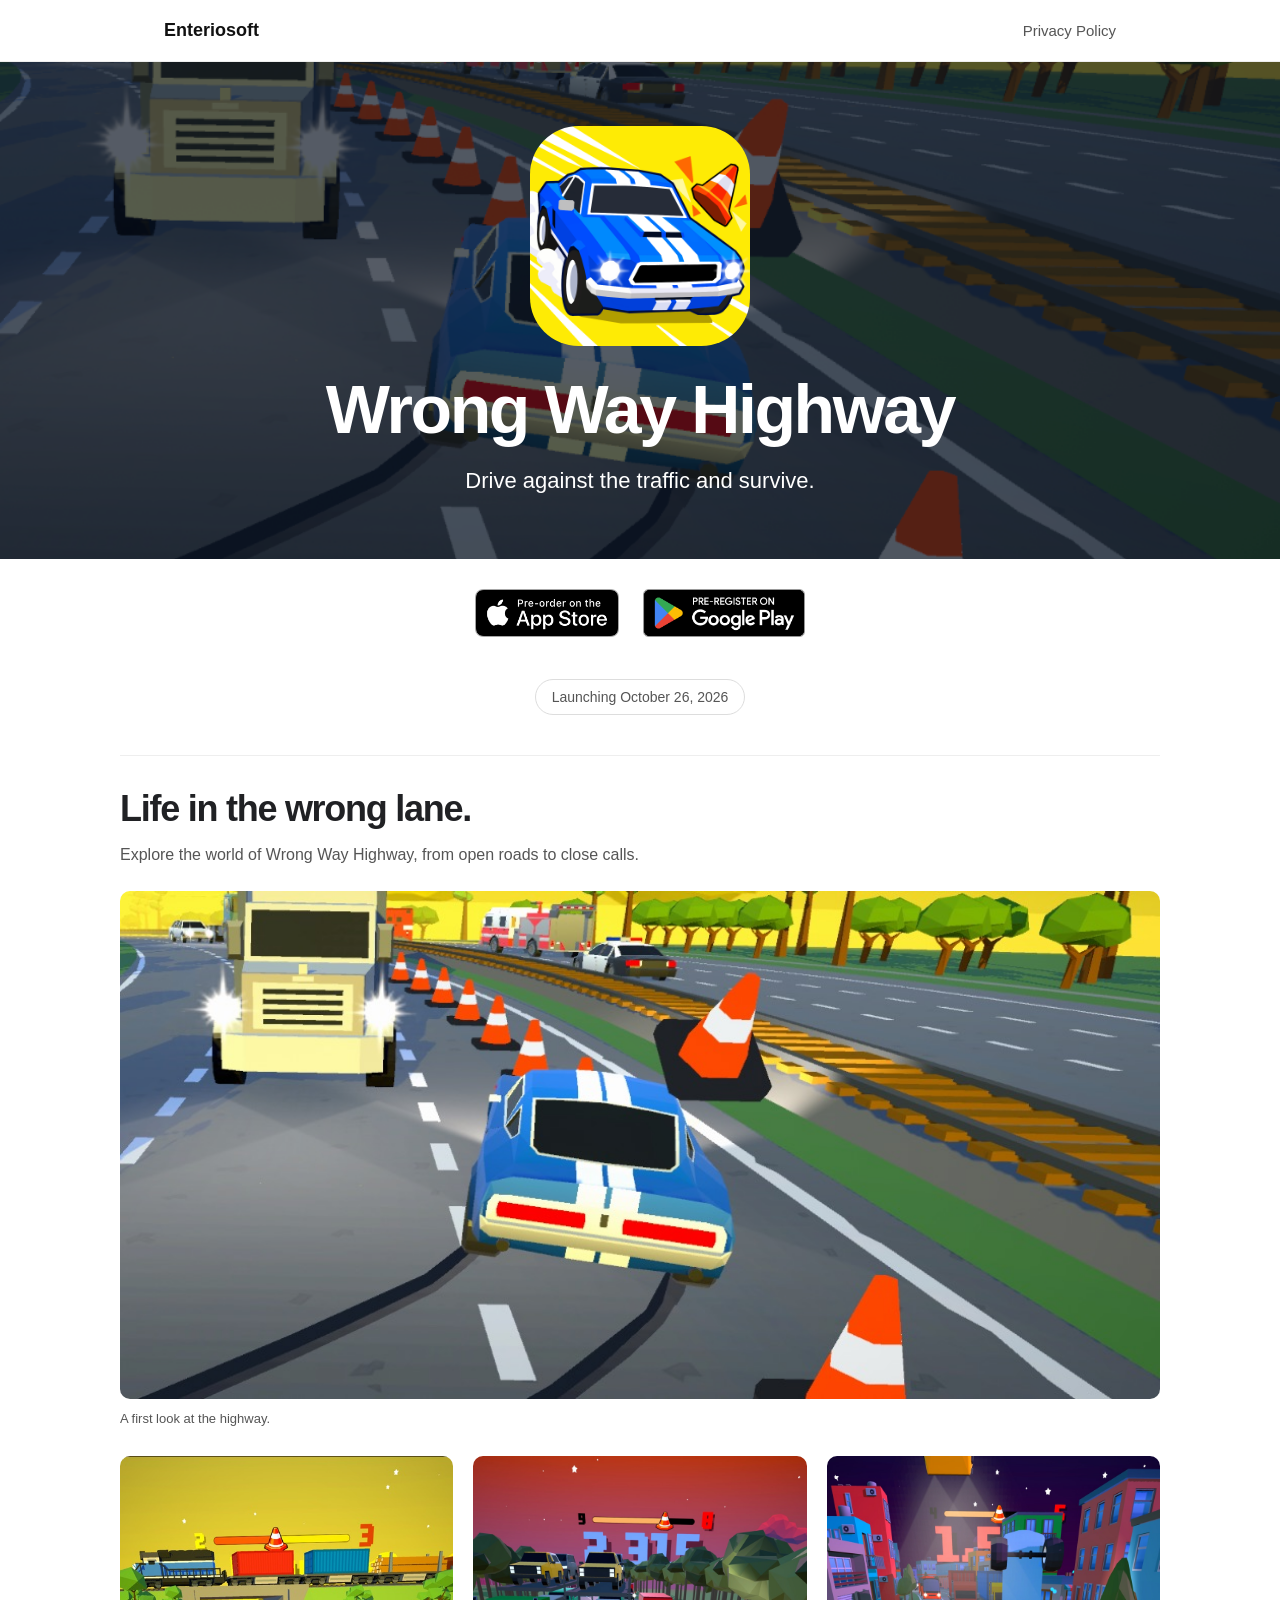
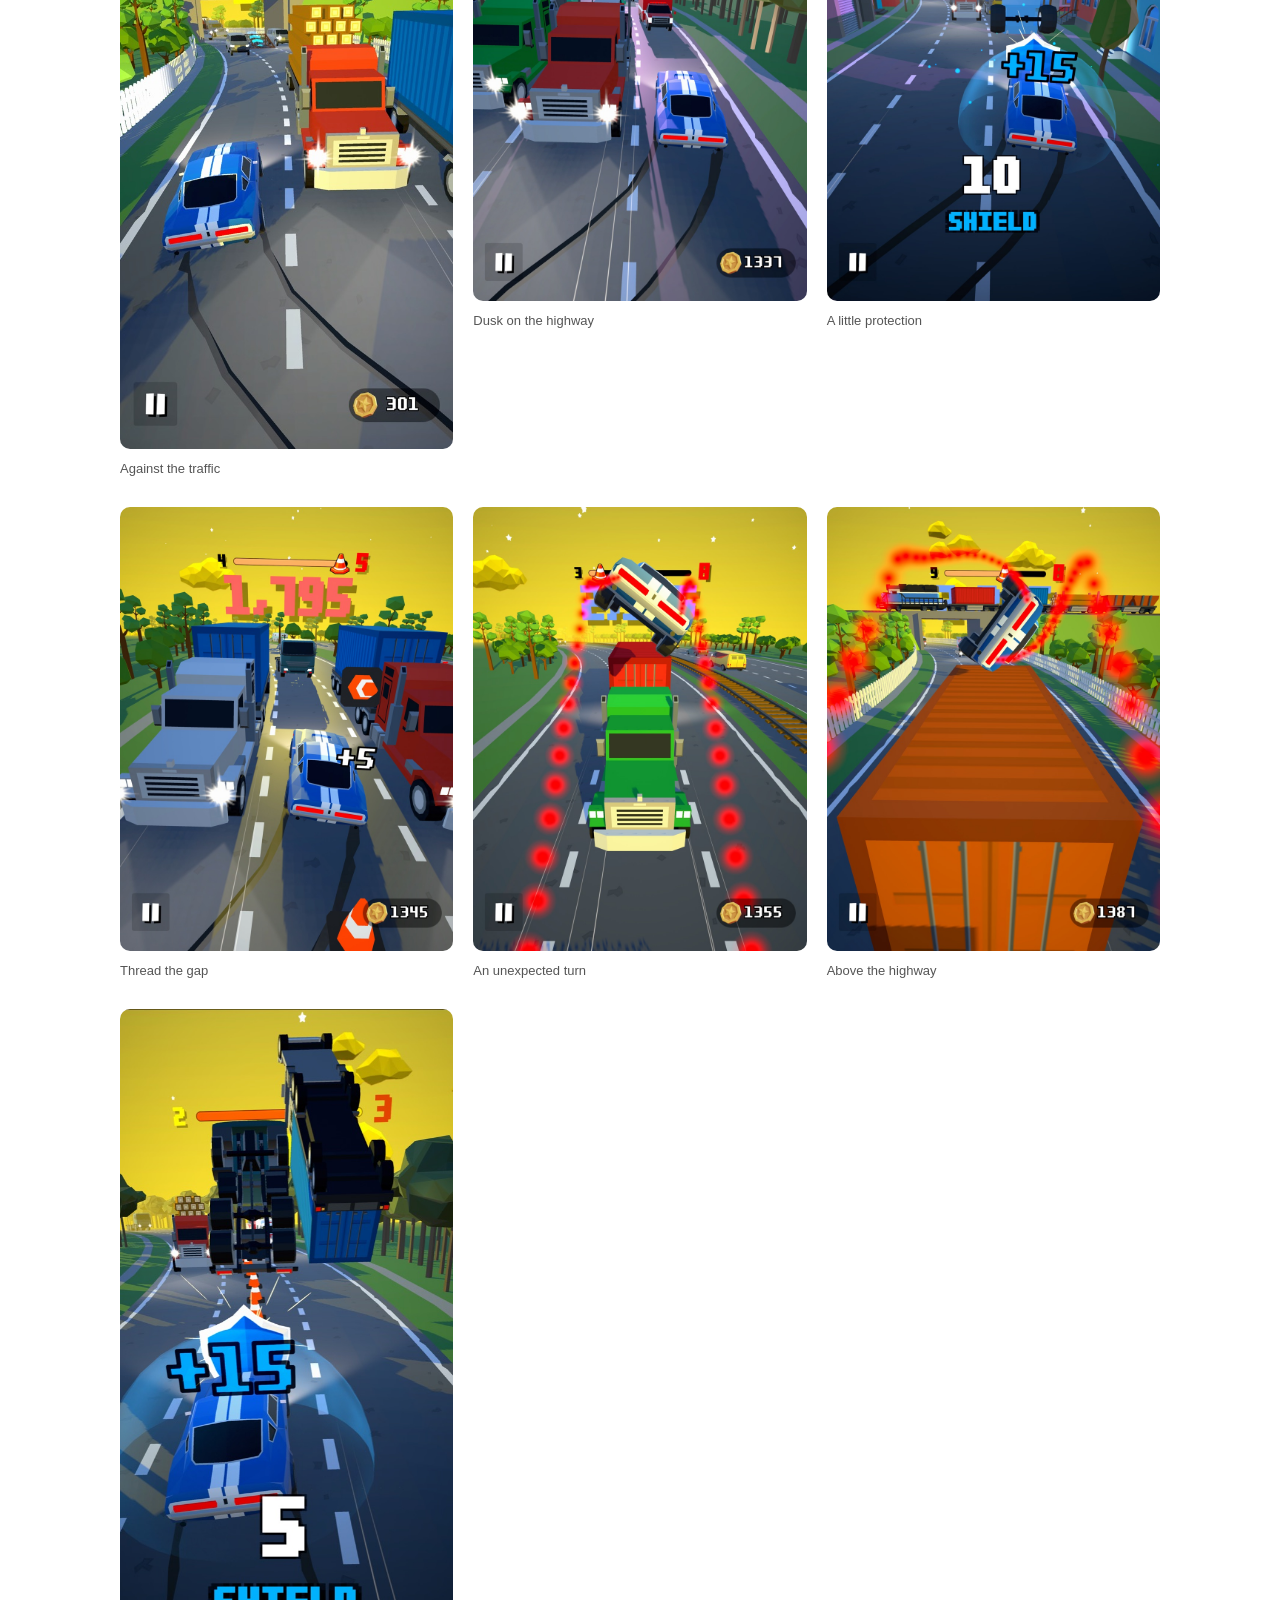
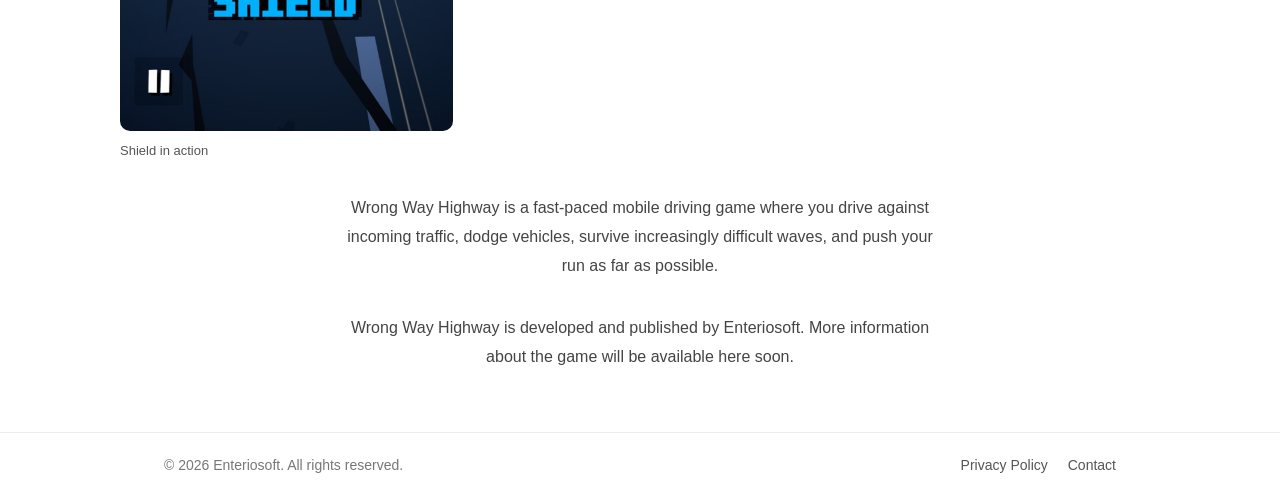
==== index.html @ a8b156c9 "Made some changes" ====
<!DOCTYPE html>
<html lang="en">
<head>
    <meta charset="UTF-8">

    <meta
        name="viewport"
        content="width=device-width, initial-scale=1.0"
    >

    <meta
        name="description"
        content="Wrong Way Highway - A fast-paced mobile driving game by Enteriosoft."
    >

    <title>Wrong Way Highway</title>

    <style>
        * {
            box-sizing: border-box;
        }

        html {
            -webkit-text-size-adjust: 100%;
        }

        body {
            margin: 0;
            min-height: 100vh;

            font-family:
                -apple-system,
                BlinkMacSystemFont,
                "Segoe UI",
                Roboto,
                Helvetica,
                Arial,
                sans-serif;

            background: #ffffff;
            color: #202124;
        }

        .page {
            min-height: 100vh;
            display: flex;
            flex-direction: column;
        }

        header {
            width: 100%;
            border-bottom: 1px solid #eeeeee;
        }

        .header-inner {
            width: 100%;
            max-width: 1000px;
            margin: 0 auto;
            padding: 20px 24px;

            display: flex;
            align-items: center;
            justify-content: space-between;
            gap: 20px;
        }

        .brand {
            font-size: 18px;
            font-weight: 700;
            color: #111111;
            text-decoration: none;
        }

        nav a {
            color: #555555;
            text-decoration: none;
            font-size: 15px;
        }

        nav a:hover {
            text-decoration: underline;
        }

        main {
            flex: 1;

            display: flex;
            align-items: center;
            justify-content: center;

            width: 100%;
            padding: 0 0 60px;
        }

        .hero {
            width: 100%;
            max-width: none;
            text-align: center;
        }

        .game-icon {
            display: block;
            width: clamp(140px, 28vw, 220px);
            max-width: 100%;
            height: auto;
            margin: 0 auto 28px;
            border-radius: 22%;
        }

        h1 {
            margin: 0 0 18px;

            font-size: clamp(38px, 8vw, 68px);
            line-height: 1.05;
            letter-spacing: -0.035em;

            color: #111111;
        }

        .tagline {
            max-width: 600px;
            margin: 0 auto;

            font-size: clamp(18px, 3vw, 22px);
            line-height: 1.6;

            color: #666666;
        }

        .status {
            display: inline-block;

            margin-top: 30px;
            padding: 9px 16px;

            border: 1px solid #dddddd;
            border-radius: 999px;

            font-size: 14px;
            color: #555555;
        }

        .store-badges {
            display: flex;
            flex-wrap: wrap;
            align-items: center;
            justify-content: center;
            gap: 24px;
            margin: 18px auto 0;
            padding: 12px;
            width: calc(100% - 16px);
        }

        .store-badges a {
            display: block;
            flex: 0 0 auto;
        }

        .store-badges a:focus-visible {
            outline: 3px solid #1557b0;
            outline-offset: 6px;
        }

        .store-badges img {
            display: block;
            width: auto;
            height: 48px;
        }

        .home-gallery {
            width: calc(100% - 40px);
            max-width: 1040px;
            margin: 40px auto 0;
            padding-top: 32px;
            border-top: 1px solid #eeeeee;
            text-align: left;
        }

        .home-gallery h2 {
            margin: 0 0 12px;
            font-size: clamp(26px, 4vw, 36px);
            letter-spacing: -0.035em;
        }

        .gallery-intro {
            margin: 0 0 24px;
            color: #555555;
            line-height: 1.6;
        }

        .home-gallery figure {
            margin: 0;
            min-width: 0;
        }

        .home-gallery img {
            display: block;
            width: 100%;
            height: auto;
            border-radius: 10px;
            background: #eeeeee;
        }

        .home-gallery figcaption {
            margin-top: 10px;
            font-size: 13px;
            line-height: 1.5;
            color: #555555;
        }

        .screenshot-grid {
            display: grid;
            grid-template-columns: repeat(3, minmax(0, 1fr));
            align-items: start;
            gap: 28px 20px;
            margin-top: 28px;
        }

        @media (max-width: 700px) {
            .screenshot-grid {
                grid-template-columns: repeat(2, minmax(0, 1fr));
                gap: 24px 14px;
            }
        }

        @media (max-width: 360px) {
            .screenshot-grid {
                grid-template-columns: 1fr;
            }
        }

        .hero-banner {
            position: relative;
            isolation: isolate;
            overflow: hidden;
            padding: 64px 24px 60px;
            background: #152035 url("images/featured graphics.png") center / cover;
            color: #ffffff;
        }

        .hero-background {
            position: absolute;
            inset: 0;
            z-index: -2;
            pointer-events: none;
        }

        .hero-background video {
            display: block;
            width: 100%;
            height: 100%;
            object-fit: cover;
            opacity: 0;
            pointer-events: none;
        }

        .hero-background video.is-playing {
            opacity: 1;
        }

        .hero-banner::after {
            content: "";
            position: absolute;
            inset: 0;
            z-index: -1;
            background: rgba(7, 15, 30, 0.68);
        }

        .hero-banner h1 {
            color: #ffffff;
            max-width: 900px;
            margin-inline: auto;
        }

        .hero-banner .tagline {
            color: #ffffff;
        }

        @media (prefers-reduced-motion: reduce) {
            .hero-background {
                display: none;
            }
        }

        .description {
            width: calc(100% - 40px);
            max-width: 600px;
            margin: 34px auto 0;

            font-size: 16px;
            line-height: 1.8;
            color: #444444;
        }

        footer {
            width: 100%;
            border-top: 1px solid #eeeeee;
        }

        .footer-inner {
            width: 100%;
            max-width: 1000px;
            margin: 0 auto;
            padding: 24px;

            display: flex;
            justify-content: space-between;
            align-items: center;
            gap: 20px;

            font-size: 14px;
            color: #777777;
        }

        .footer-links {
            display: flex;
            gap: 20px;
        }

        .footer-links a {
            color: #555555;
            text-decoration: none;
        }

        .footer-links a:hover {
            text-decoration: underline;
        }

        @media (max-width: 600px) {

            .header-inner {
                padding: 18px 20px;
            }

            main {
                padding: 0 0 50px;
            }

            .hero-banner {
                padding: 40px 20px;
            }

            .footer-inner {
                padding: 22px 20px;
                flex-direction: column;
                text-align: center;
            }

            .footer-links {
                flex-direction: column;
                gap: 10px;
            }
        }
    </style>
</head>

<body>

<div class="page">

    <header>
        <div class="header-inner">

            <a href="/" class="brand">
                Enteriosoft
            </a>

            <nav>
                <a href="privacy-policy.html">
                    Privacy Policy
                </a>
            </nav>

        </div>
    </header>


    <main>

        <section class="hero">

            <div class="hero-banner">
                <div class="hero-background" aria-hidden="true" inert>
                    <video
                        id="gameplay-player"
                        data-src="video/bgvideo.MP4"
                        autoplay
                        muted
                        loop
                        playsinline
                        preload="none"
                        disablepictureinpicture
                        disableremoteplayback
                        tabindex="-1"
                    ></video>
                </div>
            <img
                class="game-icon"
                src="images/gameicon.png"
                alt="Wrong Way Highway game icon featuring a blue car and traffic cone"
                width="1024"
                height="1024"
                fetchpriority="high"
            >

            <h1>Wrong Way Highway</h1>

            <p class="tagline">
                Drive against the traffic and survive.
            </p>

            </div>

            <!-- Example destinations: replace with live product-page URLs before publishing. -->
            <nav class="store-badges" aria-label="Pre-order and pre-registration">
                <a href="https://example.com/app-store-preorder" aria-label="Pre-order on the App Store (example link)">
                    <img src="badges/appstorepreord.png" width="270" height="90" alt="Pre-order on the App Store">
                </a>
                <a href="https://example.com/google-play-preregistration" aria-label="Pre-register on Google Play (example link)">
                    <img src="badges/googleplayprereg.png" width="270" height="80" alt="Pre-register on Google Play">
                </a>
            </nav>

            <div class="status">
                Launching <time datetime="2026-10-26">October 26, 2026</time>
            </div>

            <section class="home-gallery" aria-labelledby="gallery-title">
                <h2 id="gallery-title">Life in the wrong lane.</h2>
                <p class="gallery-intro">Explore the world of Wrong Way Highway, from open roads to close calls.</p>
                <figure>
                    <img src="images/web/featured-graphics.jpg" width="1024" height="500" loading="lazy" decoding="async" alt="Wrong Way Highway promotional artwork showing a blue car dodging a truck and traffic cones">
                    <figcaption>A first look at the highway.</figcaption>
                </figure>
                <div class="screenshot-grid">
                    <figure>
                        <img src="screenshots/web/2.jpg" width="540" height="960" loading="lazy" decoding="async" alt="Blue sports car swerving beside an oncoming red truck beneath a freight train bridge">
                        <figcaption>Against the traffic</figcaption>
                    </figure>
                    <figure>
                        <img src="screenshots/web/10d.jpg" width="900" height="1200" loading="lazy" decoding="async" alt="Blue car passing trucks and a vehicle transporter under a pink dusk sky">
                        <figcaption>Dusk on the highway</figcaption>
                    </figure>
                    <figure>
                        <img src="screenshots/web/9b.jpg" width="900" height="1200" loading="lazy" decoding="async" alt="Shielded blue car beneath a flipping vehicle on a city street">
                        <figcaption>A little protection</figcaption>
                    </figure>
                    <figure>
                        <img src="screenshots/web/4h.jpg" width="900" height="1200" loading="lazy" decoding="async" alt="Blue car threading a gap between oncoming container trucks">
                        <figcaption>Thread the gap</figcaption>
                    </figure>
                    <figure>
                        <img src="screenshots/web/2i.jpg" width="900" height="1200" loading="lazy" decoding="async" alt="Car tumbling above a green truck with glowing red trails">
                        <figcaption>An unexpected turn</figcaption>
                    </figure>
                    <figure>
                        <img src="screenshots/web/5l.jpg" width="900" height="1200" loading="lazy" decoding="async" alt="Car suspended above an orange freight container near a railway bridge">
                        <figcaption>Above the highway</figcaption>
                    </figure>
                    <figure>
                        <img src="screenshots/web/3n.jpg" width="555" height="1200" loading="lazy" decoding="async" alt="Shielded blue car approaching two trucks flipping into the air">
                        <figcaption>Shield in action</figcaption>
                    </figure>
                </div>
            </section>

            <p class="description">
                Wrong Way Highway is a fast-paced mobile driving game
                where you drive against incoming traffic, dodge vehicles,
                survive increasingly difficult waves, and push your run
                as far as possible.
            </p>

            <p class="description">
                Wrong Way Highway is developed and published by Enteriosoft.
                More information about the game will be available here soon.
            </p>

        </section>

    </main>


    <footer>

        <div class="footer-inner">

            <span>
                © 2026 Enteriosoft. All rights reserved.
            </span>

            <div class="footer-links">

                <a href="privacy-policy.html">
                    Privacy Policy
                </a>

                <a href="mailto:anuraganand.enteriosoft@gmail.com">
                    Contact
                </a>

            </div>

        </div>

    </footer>

</div>

<script>
    const backgroundPlayer = document.getElementById('gameplay-player');
    const motionPreference = window.matchMedia('(prefers-reduced-motion: reduce)');

    function updateBackgroundPlayback() {
        if (motionPreference.matches) {
            backgroundPlayer.pause();
            backgroundPlayer.classList.remove('is-playing');
            backgroundPlayer.removeAttribute('src');
            backgroundPlayer.load();
        } else {
            backgroundPlayer.src = backgroundPlayer.dataset.src;
            backgroundPlayer.muted = true;
            // Keep the still background if the browser prevents autoplay.
            backgroundPlayer.play().catch(() => {
                backgroundPlayer.classList.remove('is-playing');
            });
        }
    }

    backgroundPlayer.addEventListener('playing', () => {
        backgroundPlayer.classList.add('is-playing');
    });
    backgroundPlayer.addEventListener('error', () => {
        backgroundPlayer.classList.remove('is-playing');
    });

    updateBackgroundPlayback();
    motionPreference.addEventListener('change', updateBackgroundPlayback);
</script>

</body>
</html>
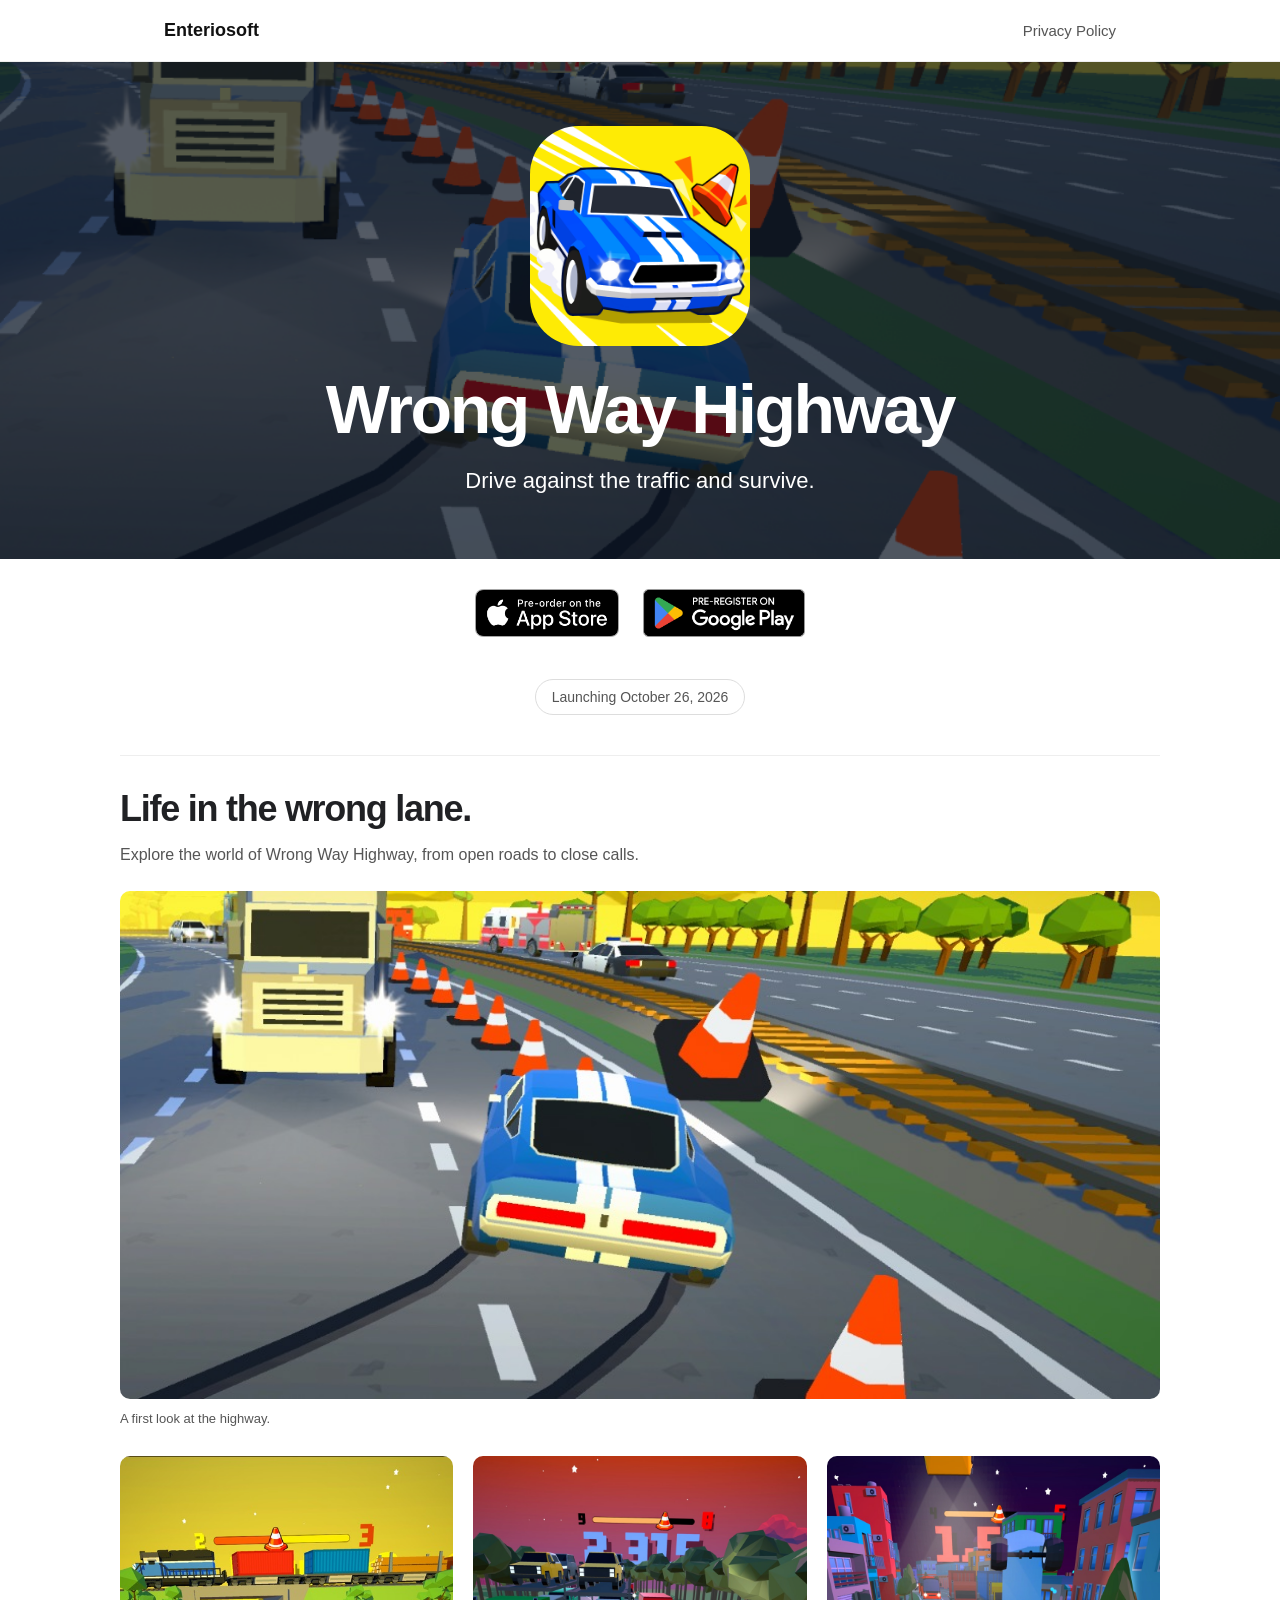
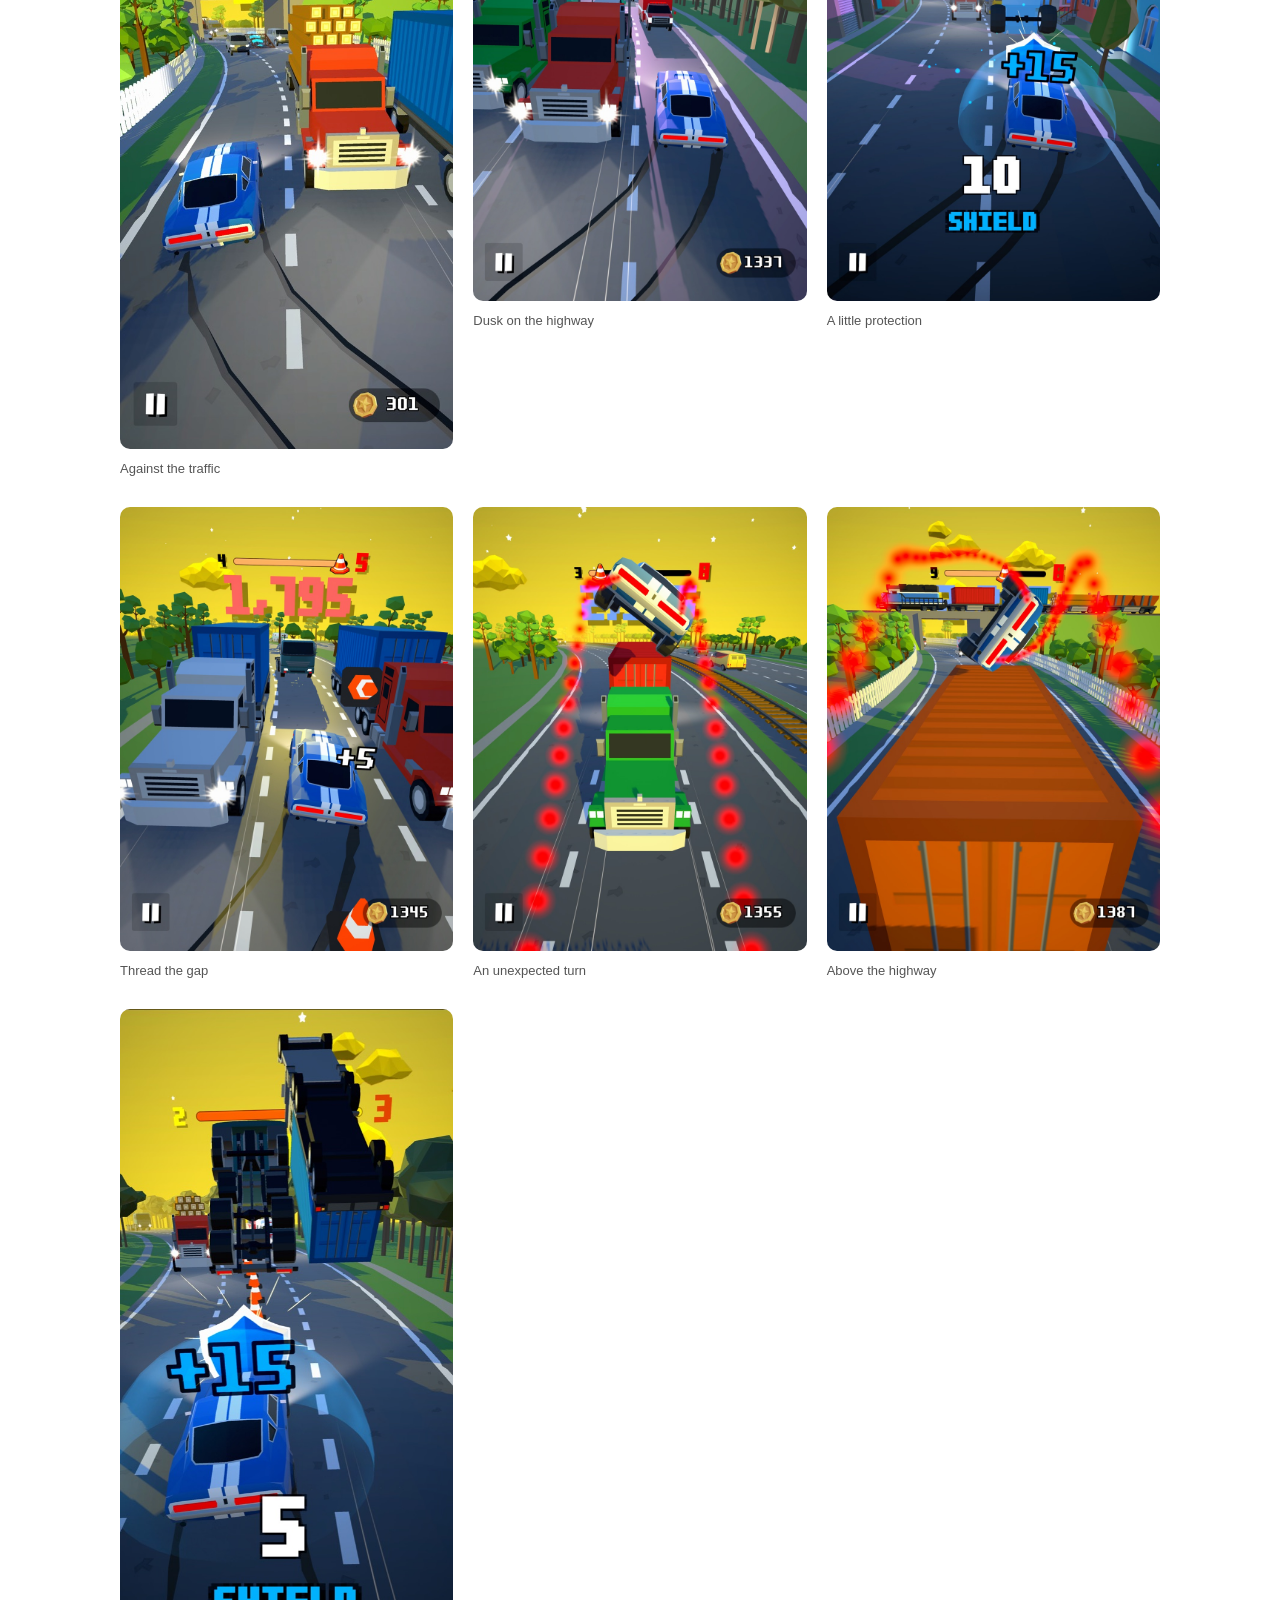
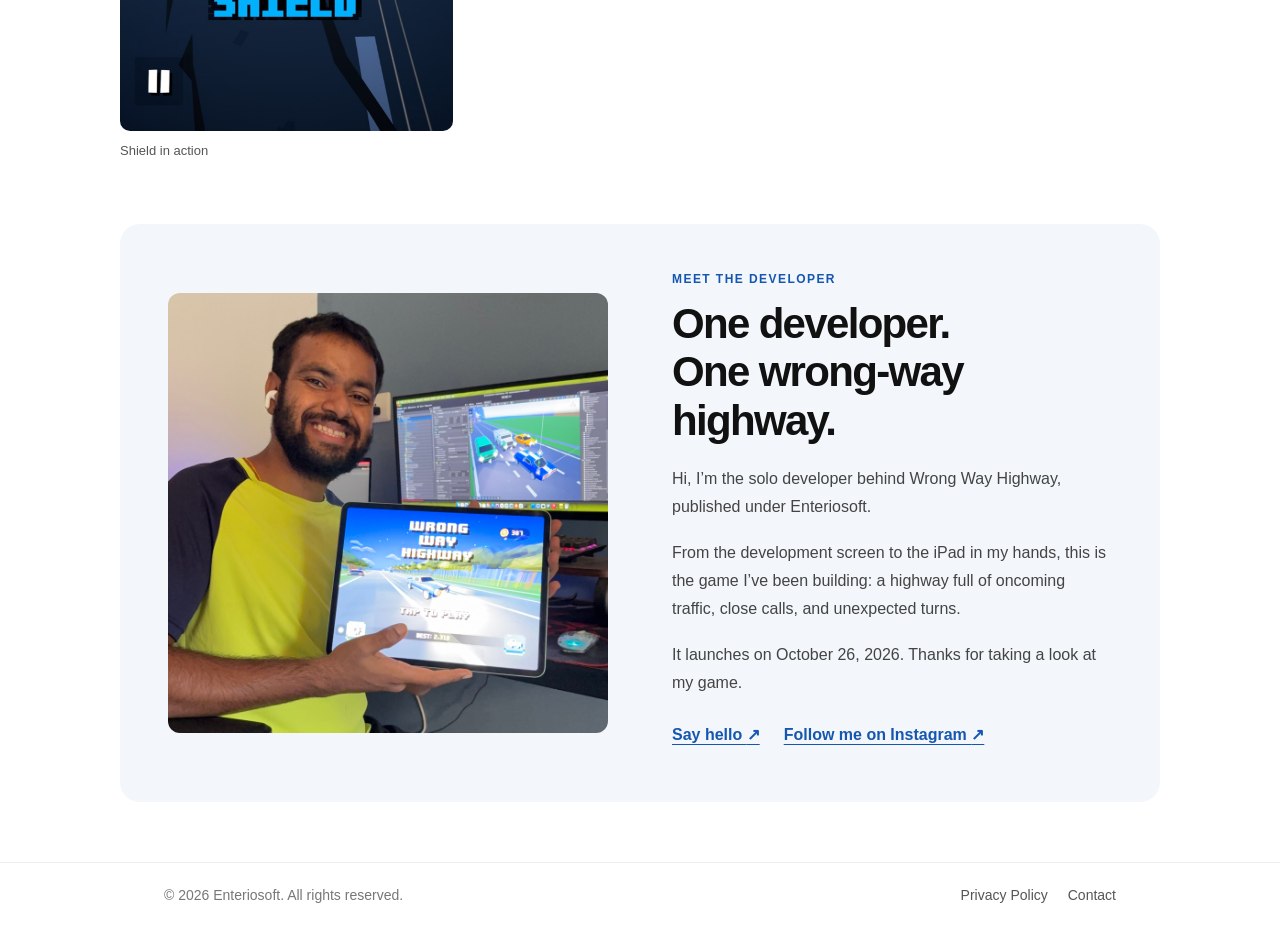
==== commit d128f15a: "added developer info" ====
--- a/index.html
+++ b/index.html
@@ -226,6 +226,191 @@
         @media (max-width: 360px) {
             .screenshot-grid {
                 grid-template-columns: 1fr;
+            }
+        }
+
+        .shot-link {
+            display: block;
+            cursor: zoom-in;
+            border-radius: 10px;
+        }
+
+        .shot-link:focus-visible,
+        .lightbox button:focus-visible {
+            outline: 3px solid #2373d9;
+            outline-offset: 5px;
+        }
+
+        body.viewer-open {
+            overflow: hidden;
+        }
+
+        .lightbox {
+            width: min(1100px, calc(100% - 24px));
+            max-width: none;
+            height: calc(100dvh - 24px);
+            max-height: none;
+            padding: 18px;
+            border: 0;
+            border-radius: 12px;
+            background: #11151c;
+            color: #ffffff;
+        }
+
+        .lightbox[open] {
+            display: flex;
+            flex-direction: column;
+        }
+
+        .lightbox::backdrop {
+            background: rgba(0, 0, 0, 0.85);
+        }
+
+        .lightbox-toolbar {
+            display: flex;
+            align-items: center;
+            justify-content: space-between;
+            gap: 16px;
+        }
+
+        .lightbox-toolbar p {
+            margin: 0;
+            font-size: 14px;
+        }
+
+        .lightbox button {
+            min-width: 44px;
+            min-height: 44px;
+            padding: 8px 12px;
+            border: 1px solid #596575;
+            border-radius: 6px;
+            background: #252b35;
+            color: #ffffff;
+            font: inherit;
+            cursor: pointer;
+        }
+
+        .lightbox-stage {
+            display: flex;
+            align-items: center;
+            justify-content: center;
+            flex: 1;
+            min-height: 0;
+            gap: 12px;
+            padding-block: 18px;
+        }
+
+        .lightbox-stage img {
+            width: auto;
+            height: auto;
+            max-width: calc(100% - 112px);
+            max-height: 100%;
+            object-fit: contain;
+        }
+
+        .lightbox-hint {
+            margin: 0;
+            text-align: center;
+            font-size: 12px;
+            color: #c2c7d0;
+        }
+
+        @media (max-width: 600px) {
+            .lightbox-stage {
+                position: relative;
+                padding-bottom: 62px;
+            }
+
+            .lightbox-stage img {
+                max-width: 100%;
+            }
+
+            .lightbox-stage button {
+                position: absolute;
+                bottom: 6px;
+            }
+
+            .lightbox-stage .previous {
+                left: calc(50% - 54px);
+            }
+
+            .lightbox-stage .next {
+                right: calc(50% - 54px);
+            }
+        }
+
+        .developer-section {
+            display: grid;
+            grid-template-columns: minmax(0, 1fr) minmax(0, 1fr);
+            align-items: center;
+            gap: clamp(28px, 5vw, 64px);
+            width: calc(100% - 40px);
+            max-width: 1040px;
+            margin: 64px auto 0;
+            padding: clamp(24px, 4vw, 48px);
+            border-radius: 20px;
+            background: #f3f6fa;
+            text-align: left;
+        }
+
+        .developer-photo {
+            margin: 0;
+        }
+
+        .developer-photo img {
+            display: block;
+            width: 100%;
+            height: auto;
+            border-radius: 12px;
+        }
+
+        .developer-label {
+            margin: 0 0 14px;
+            color: #1557b0;
+            font-size: 12px;
+            font-weight: 700;
+            letter-spacing: 0.12em;
+            text-transform: uppercase;
+        }
+
+        .developer-copy h2 {
+            margin: 0 0 20px;
+            font-size: clamp(28px, 3.5vw, 42px);
+            line-height: 1.15;
+            letter-spacing: -0.04em;
+            color: #111111;
+        }
+
+        .developer-copy p:not(.developer-label) {
+            color: #444444;
+            font-size: 16px;
+            line-height: 1.75;
+            margin: 0 0 18px;
+        }
+
+        .developer-links {
+            display: flex;
+            flex-wrap: wrap;
+            gap: 8px 24px;
+        }
+
+        .developer-copy a {
+            display: inline-block;
+            padding-block: 10px;
+            color: #1557b0;
+            font-weight: 650;
+            text-underline-offset: 4px;
+        }
+
+        .developer-copy a:focus-visible {
+            outline: 3px solid #1557b0;
+            outline-offset: 4px;
+        }
+
+        @media (max-width: 700px) {
+            .developer-section {
+                grid-template-columns: 1fr;
+                margin-top: 44px;
             }
         }
 
@@ -429,52 +614,57 @@
                 <h2 id="gallery-title">Life in the wrong lane.</h2>
                 <p class="gallery-intro">Explore the world of Wrong Way Highway, from open roads to close calls.</p>
                 <figure>
-                    <img src="images/web/featured-graphics.jpg" width="1024" height="500" loading="lazy" decoding="async" alt="Wrong Way Highway promotional artwork showing a blue car dodging a truck and traffic cones">
-                    <figcaption>A first look at the highway.</figcaption>
+                    <a class="shot-link" href="images/web/featured-graphics.jpg" data-caption="A first look at the highway." aria-label="Enlarge image: A first look at the highway."><img src="images/web/featured-graphics.jpg" width="1024" height="500" loading="lazy" decoding="async" alt="Wrong Way Highway promotional artwork showing a blue car dodging a truck and traffic cones"></a>
+                        <figcaption>A first look at the highway.</figcaption>
                 </figure>
                 <div class="screenshot-grid">
                     <figure>
-                        <img src="screenshots/web/2.jpg" width="540" height="960" loading="lazy" decoding="async" alt="Blue sports car swerving beside an oncoming red truck beneath a freight train bridge">
+                        <a class="shot-link" href="screenshots/web/2.jpg" data-caption="Against the traffic" aria-label="Enlarge image: Against the traffic"><img src="screenshots/web/2.jpg" width="540" height="960" loading="lazy" decoding="async" alt="Blue sports car swerving beside an oncoming red truck beneath a freight train bridge"></a>
                         <figcaption>Against the traffic</figcaption>
                     </figure>
                     <figure>
-                        <img src="screenshots/web/10d.jpg" width="900" height="1200" loading="lazy" decoding="async" alt="Blue car passing trucks and a vehicle transporter under a pink dusk sky">
+                        <a class="shot-link" href="screenshots/web/10d.jpg" data-caption="Dusk on the highway" aria-label="Enlarge image: Dusk on the highway"><img src="screenshots/web/10d.jpg" width="900" height="1200" loading="lazy" decoding="async" alt="Blue car passing trucks and a vehicle transporter under a pink dusk sky"></a>
                         <figcaption>Dusk on the highway</figcaption>
                     </figure>
                     <figure>
-                        <img src="screenshots/web/9b.jpg" width="900" height="1200" loading="lazy" decoding="async" alt="Shielded blue car beneath a flipping vehicle on a city street">
+                        <a class="shot-link" href="screenshots/web/9b.jpg" data-caption="A little protection" aria-label="Enlarge image: A little protection"><img src="screenshots/web/9b.jpg" width="900" height="1200" loading="lazy" decoding="async" alt="Shielded blue car beneath a flipping vehicle on a city street"></a>
                         <figcaption>A little protection</figcaption>
                     </figure>
                     <figure>
-                        <img src="screenshots/web/4h.jpg" width="900" height="1200" loading="lazy" decoding="async" alt="Blue car threading a gap between oncoming container trucks">
+                        <a class="shot-link" href="screenshots/web/4h.jpg" data-caption="Thread the gap" aria-label="Enlarge image: Thread the gap"><img src="screenshots/web/4h.jpg" width="900" height="1200" loading="lazy" decoding="async" alt="Blue car threading a gap between oncoming container trucks"></a>
                         <figcaption>Thread the gap</figcaption>
                     </figure>
                     <figure>
-                        <img src="screenshots/web/2i.jpg" width="900" height="1200" loading="lazy" decoding="async" alt="Car tumbling above a green truck with glowing red trails">
+                        <a class="shot-link" href="screenshots/web/2i.jpg" data-caption="An unexpected turn" aria-label="Enlarge image: An unexpected turn"><img src="screenshots/web/2i.jpg" width="900" height="1200" loading="lazy" decoding="async" alt="Car tumbling above a green truck with glowing red trails"></a>
                         <figcaption>An unexpected turn</figcaption>
                     </figure>
                     <figure>
-                        <img src="screenshots/web/5l.jpg" width="900" height="1200" loading="lazy" decoding="async" alt="Car suspended above an orange freight container near a railway bridge">
+                        <a class="shot-link" href="screenshots/web/5l.jpg" data-caption="Above the highway" aria-label="Enlarge image: Above the highway"><img src="screenshots/web/5l.jpg" width="900" height="1200" loading="lazy" decoding="async" alt="Car suspended above an orange freight container near a railway bridge"></a>
                         <figcaption>Above the highway</figcaption>
                     </figure>
                     <figure>
-                        <img src="screenshots/web/3n.jpg" width="555" height="1200" loading="lazy" decoding="async" alt="Shielded blue car approaching two trucks flipping into the air">
+                        <a class="shot-link" href="screenshots/web/3n.jpg" data-caption="Shield in action" aria-label="Enlarge image: Shield in action"><img src="screenshots/web/3n.jpg" width="555" height="1200" loading="lazy" decoding="async" alt="Shielded blue car approaching two trucks flipping into the air"></a>
                         <figcaption>Shield in action</figcaption>
                     </figure>
                 </div>
             </section>
 
-            <p class="description">
-                Wrong Way Highway is a fast-paced mobile driving game
-                where you drive against incoming traffic, dodge vehicles,
-                survive increasingly difficult waves, and push your run
-                as far as possible.
-            </p>
-
-            <p class="description">
-                Wrong Way Highway is developed and published by Enteriosoft.
-                More information about the game will be available here soon.
-            </p>
+            <section class="developer-section" aria-labelledby="developer-title">
+                <figure class="developer-photo">
+                    <img src="about/me-web.jpg" width="960" height="960" loading="lazy" decoding="async" alt="The developer of Wrong Way Highway holding an iPad running the game, beside a computer displaying its development">
+                </figure>
+                <div class="developer-copy">
+                    <p class="developer-label">Meet the developer</p>
+                    <h2 id="developer-title">One developer.<br>One wrong-way highway.</h2>
+                    <p>Hi, I’m the solo developer behind Wrong Way Highway, published under Enteriosoft.</p>
+                    <p>From the development screen to the iPad in my hands, this is the game I’ve been building: a highway full of oncoming traffic, close calls, and unexpected turns.</p>
+                    <p>It launches on <time datetime="2026-10-26">October 26, 2026</time>. Thanks for taking a look at my game.</p>
+                    <div class="developer-links">
+                        <a href="mailto:anuraganand.enteriosoft@gmail.com">Say hello <span aria-hidden="true">↗</span></a>
+                        <a href="https://www.instagram.com/anuraganand321/" target="_blank" rel="noopener noreferrer" aria-label="Follow me on Instagram (opens in a new tab)">Follow me on Instagram <span aria-hidden="true">↗</span></a>
+                    </div>
+                </div>
+            </section>
 
         </section>
 
@@ -506,6 +696,20 @@
     </footer>
 
 </div>
+
+<dialog class="lightbox" aria-label="Game image viewer">
+    <div class="lightbox-toolbar">
+        <p id="lightbox-caption" aria-live="polite"></p>
+        <button class="close" type="button" aria-label="Close image viewer" autofocus>Close ×</button>
+    </div>
+    <div class="lightbox-stage">
+        <button class="previous" type="button" aria-label="Previous image">←</button>
+        <img id="lightbox-image" alt="">
+        <button class="next" type="button" aria-label="Next image">→</button>
+    </div>
+    <p class="lightbox-hint">Use arrow keys to browse · Escape to close</p>
+</dialog>
+<script src="script.js" defer></script>
 
 <script>
     const backgroundPlayer = document.getElementById('gameplay-player');
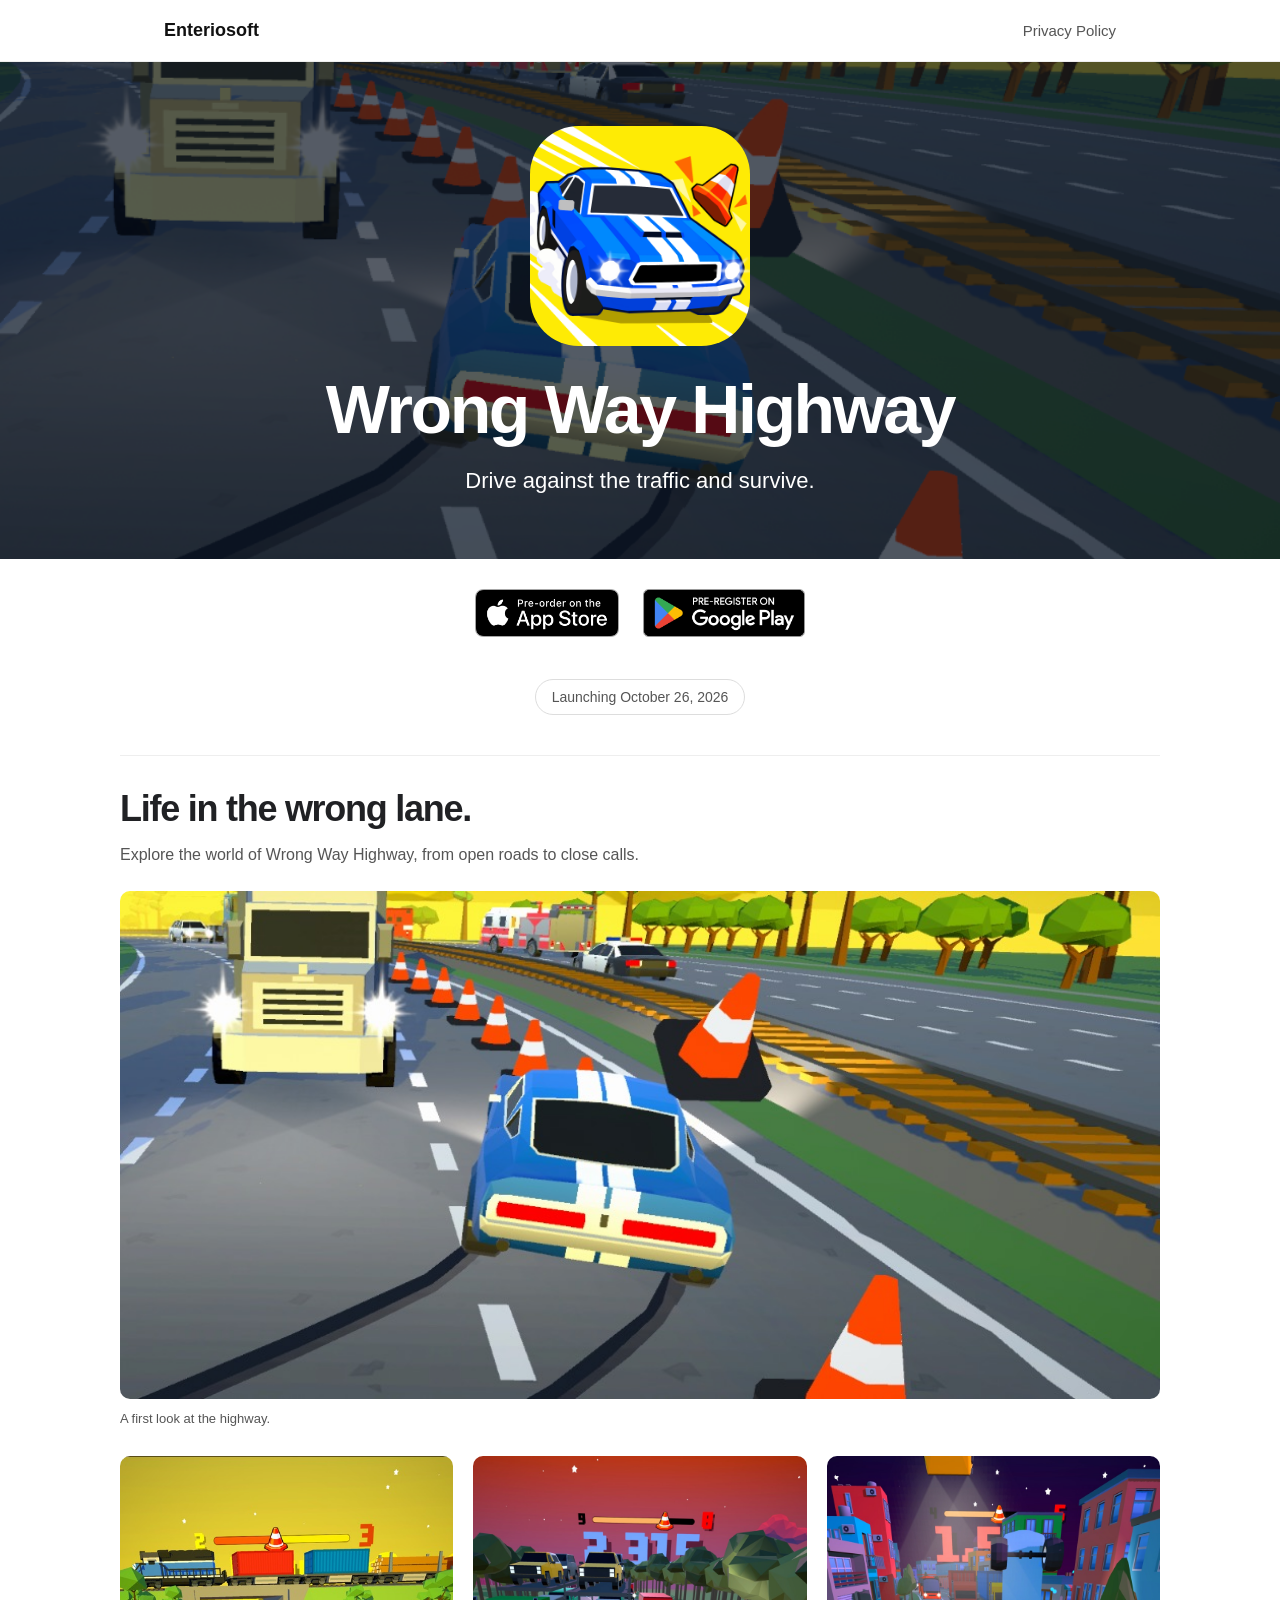
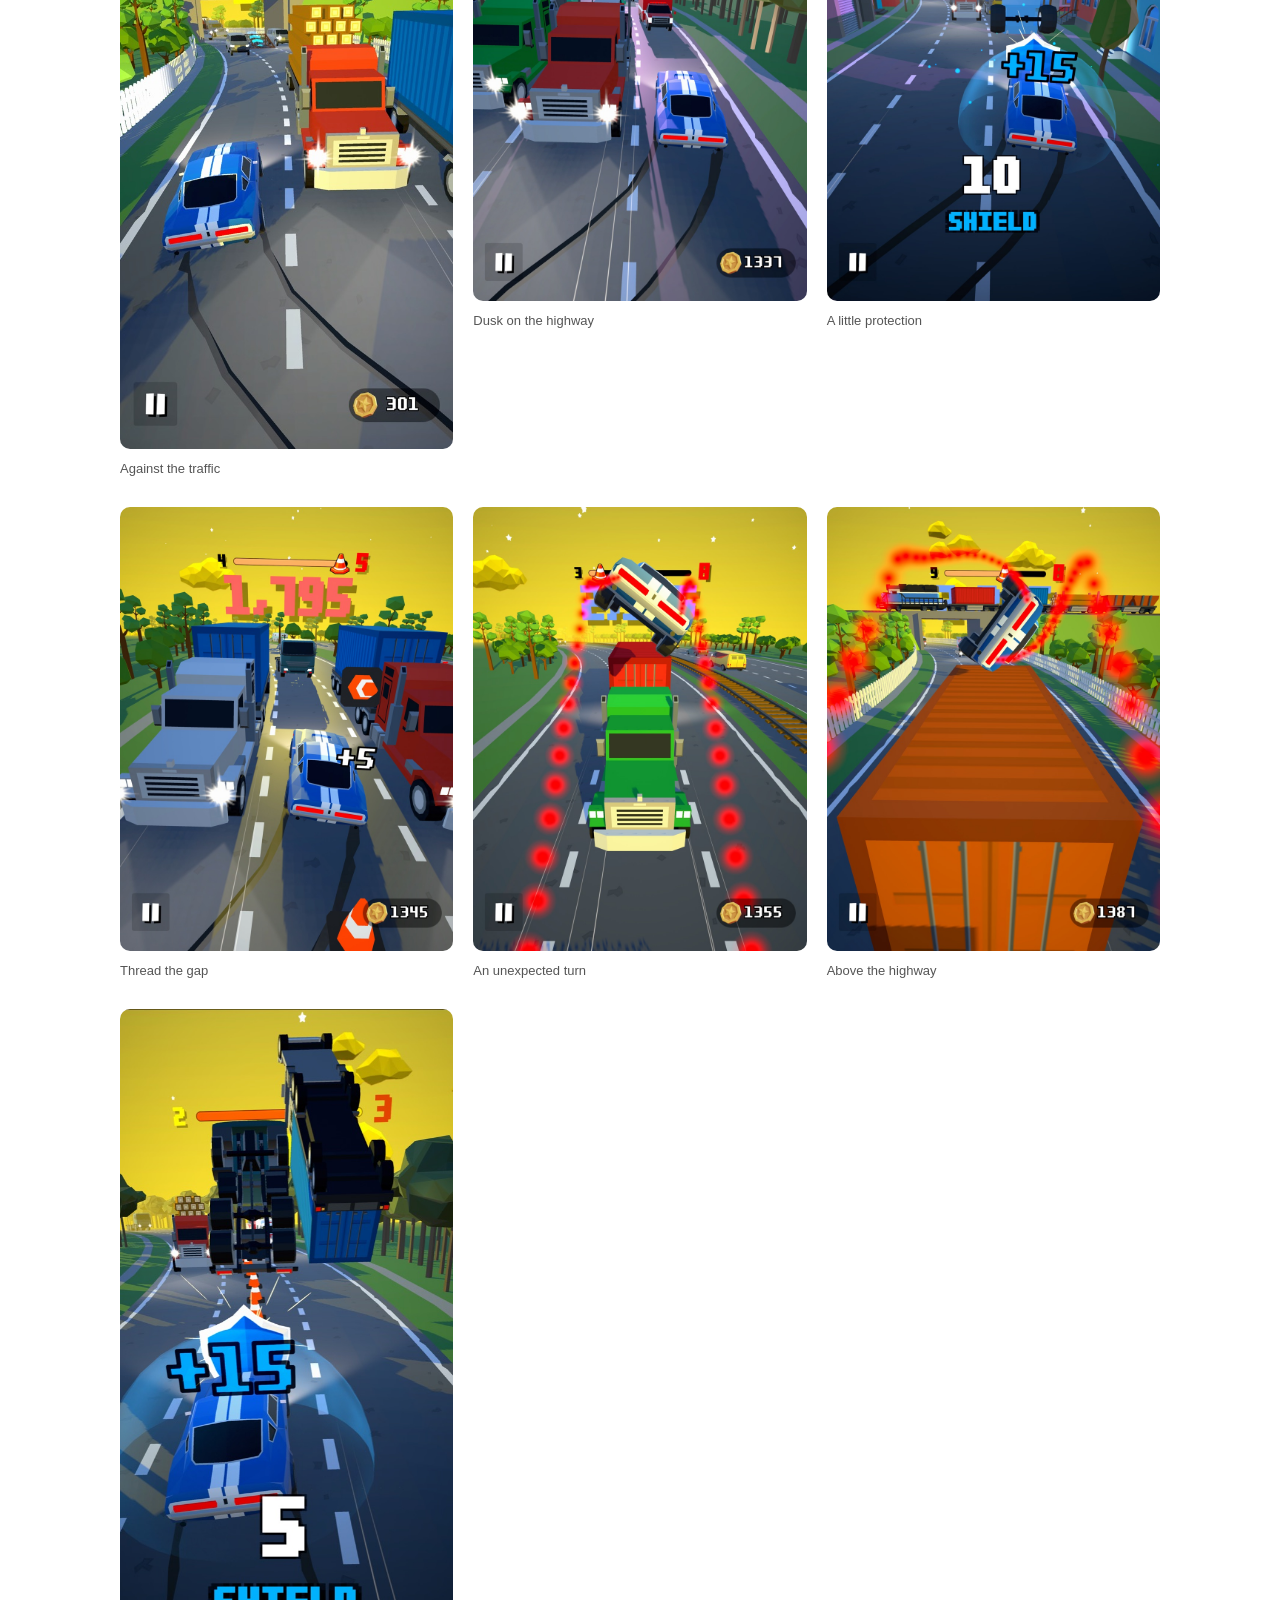
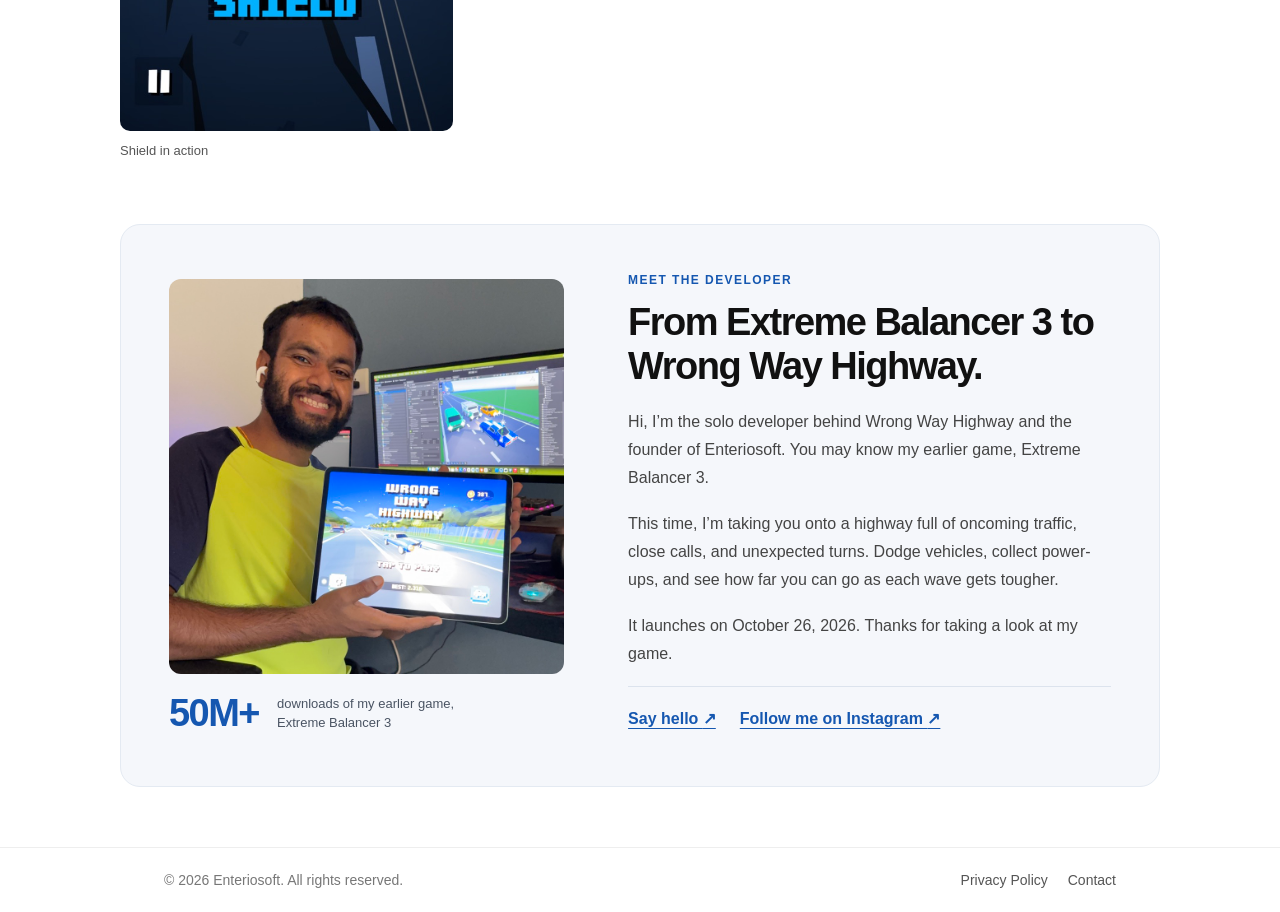
==== commit ea0fc994: "Update index.html" ====
--- a/index.html
+++ b/index.html
@@ -341,7 +341,7 @@
 
         .developer-section {
             display: grid;
-            grid-template-columns: minmax(0, 1fr) minmax(0, 1fr);
+            grid-template-columns: minmax(0, 0.9fr) minmax(0, 1.1fr);
             align-items: center;
             gap: clamp(28px, 5vw, 64px);
             width: calc(100% - 40px);
@@ -349,7 +349,8 @@
             margin: 64px auto 0;
             padding: clamp(24px, 4vw, 48px);
             border-radius: 20px;
-            background: #f3f6fa;
+            background: #f5f7fb;
+            border: 1px solid #e4eaf2;
             text-align: left;
         }
 
@@ -362,6 +363,27 @@
             width: 100%;
             height: auto;
             border-radius: 12px;
+        }
+
+        .developer-milestone {
+            display: flex;
+            flex-wrap: wrap;
+            align-items: center;
+            gap: 8px 18px;
+            padding: 20px 0 0;
+        }
+
+        .developer-milestone strong {
+            color: #1557b0;
+            font-size: 38px;
+            line-height: 1;
+            letter-spacing: -0.04em;
+        }
+
+        .developer-milestone span {
+            color: #4a5463;
+            font-size: 13px;
+            line-height: 1.5;
         }
 
         .developer-label {
@@ -375,7 +397,7 @@
 
         .developer-copy h2 {
             margin: 0 0 20px;
-            font-size: clamp(28px, 3.5vw, 42px);
+            font-size: clamp(28px, 3.2vw, 38px);
             line-height: 1.15;
             letter-spacing: -0.04em;
             color: #111111;
@@ -392,6 +414,8 @@
             display: flex;
             flex-wrap: wrap;
             gap: 8px 24px;
+            padding-top: 12px;
+            border-top: 1px solid #dce3ed;
         }
 
         .developer-copy a {
@@ -596,12 +620,12 @@
 
             </div>
 
-            <!-- Example destinations: replace with live product-page URLs before publishing. -->
+            <!-- Replace the App Store example destination with its live product-page URL before publishing. -->
             <nav class="store-badges" aria-label="Pre-order and pre-registration">
                 <a href="https://example.com/app-store-preorder" aria-label="Pre-order on the App Store (example link)">
                     <img src="badges/appstorepreord.png" width="270" height="90" alt="Pre-order on the App Store">
                 </a>
-                <a href="https://example.com/google-play-preregistration" aria-label="Pre-register on Google Play (example link)">
+                <a href="https://play.google.com/store/apps/details?id=com.enteriosoft.wrongwayhighway" aria-label="Pre-register on Google Play">
                     <img src="badges/googleplayprereg.png" width="270" height="80" alt="Pre-register on Google Play">
                 </a>
             </nav>
@@ -652,12 +676,16 @@
             <section class="developer-section" aria-labelledby="developer-title">
                 <figure class="developer-photo">
                     <img src="about/me-web.jpg" width="960" height="960" loading="lazy" decoding="async" alt="The developer of Wrong Way Highway holding an iPad running the game, beside a computer displaying its development">
+                    <figcaption class="developer-milestone">
+                        <strong>50M+</strong>
+                        <span>downloads of my earlier game,<br>Extreme Balancer 3</span>
+                    </figcaption>
                 </figure>
                 <div class="developer-copy">
                     <p class="developer-label">Meet the developer</p>
-                    <h2 id="developer-title">One developer.<br>One wrong-way highway.</h2>
-                    <p>Hi, I’m the solo developer behind Wrong Way Highway, published under Enteriosoft.</p>
-                    <p>From the development screen to the iPad in my hands, this is the game I’ve been building: a highway full of oncoming traffic, close calls, and unexpected turns.</p>
+                    <h2 id="developer-title">From Extreme Balancer 3 to Wrong Way Highway.</h2>
+                    <p>Hi, I’m the solo developer behind Wrong Way Highway and the founder of Enteriosoft. You may know my earlier game, Extreme Balancer 3.</p>
+                    <p>This time, I’m taking you onto a highway full of oncoming traffic, close calls, and unexpected turns. Dodge vehicles, collect power-ups, and see how far you can go as each wave gets tougher.</p>
                     <p>It launches on <time datetime="2026-10-26">October 26, 2026</time>. Thanks for taking a look at my game.</p>
                     <div class="developer-links">
                         <a href="mailto:anuraganand.enteriosoft@gmail.com">Say hello <span aria-hidden="true">↗</span></a>
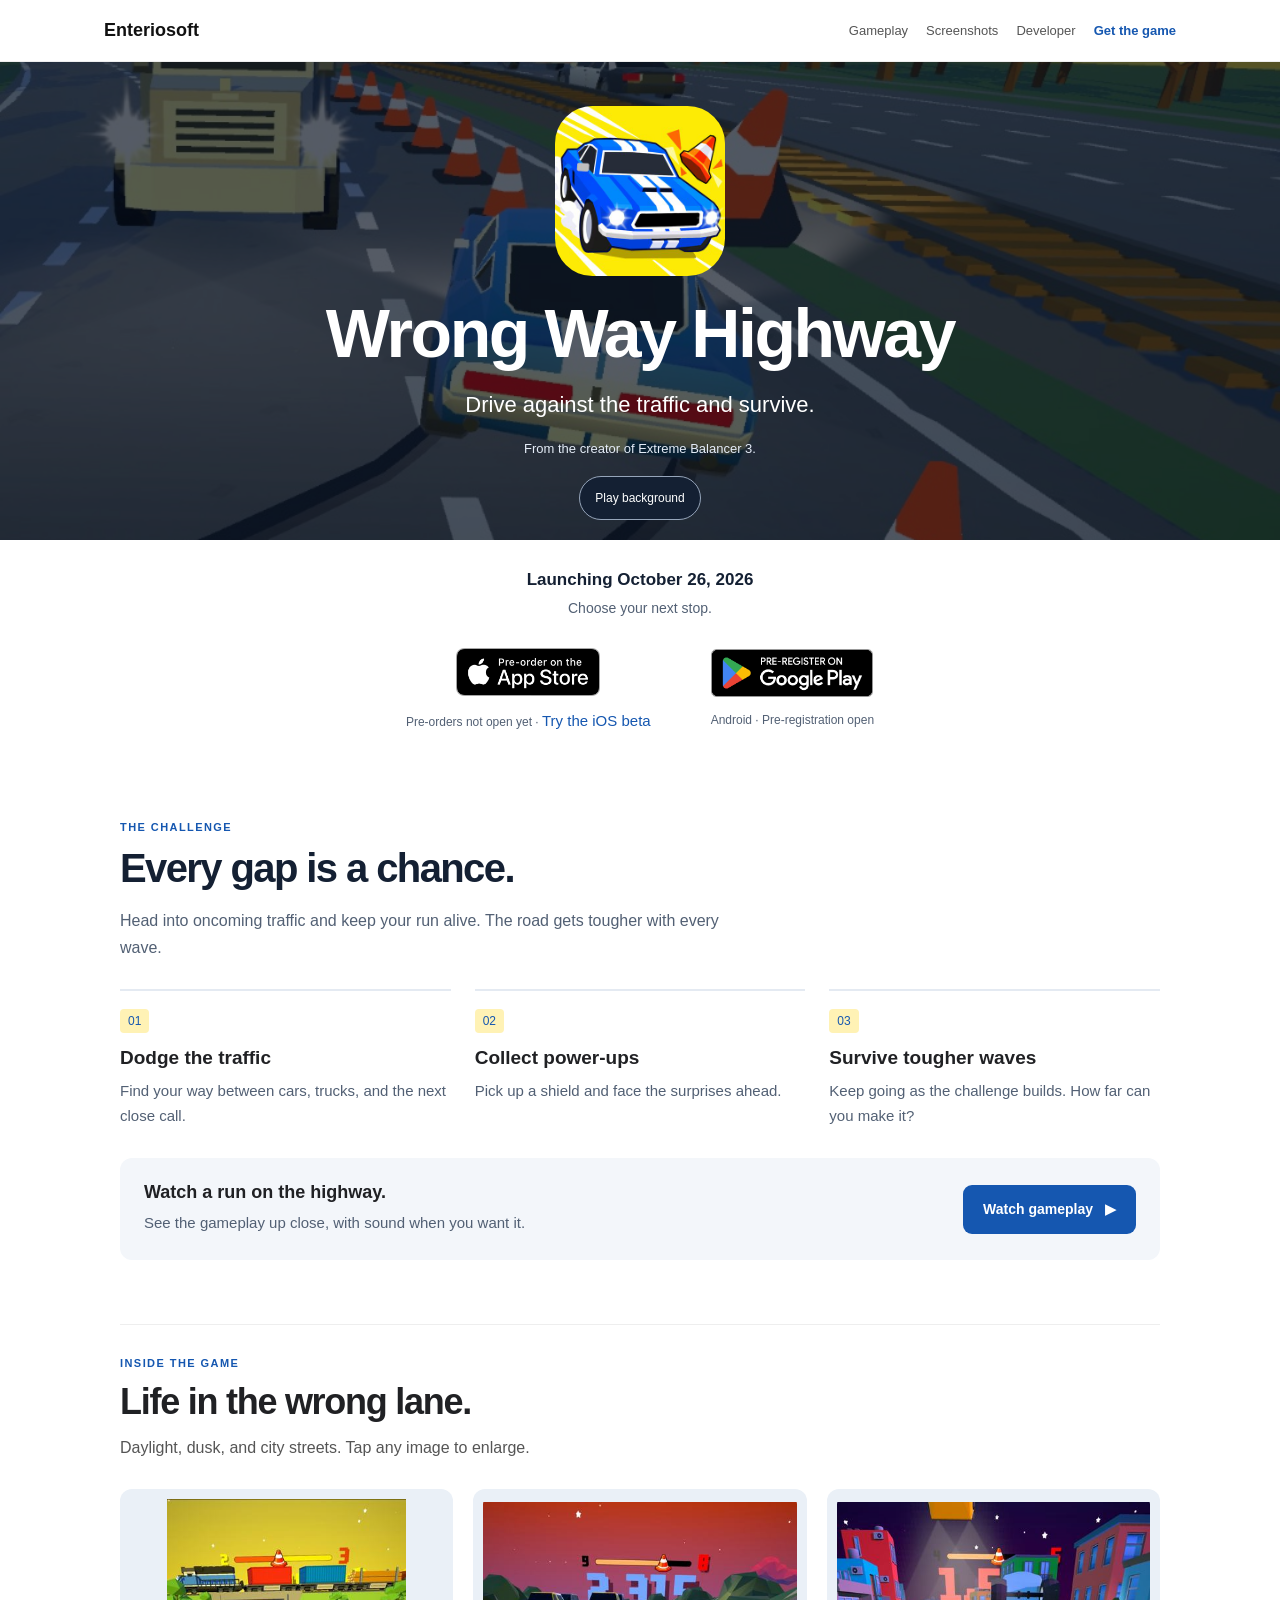
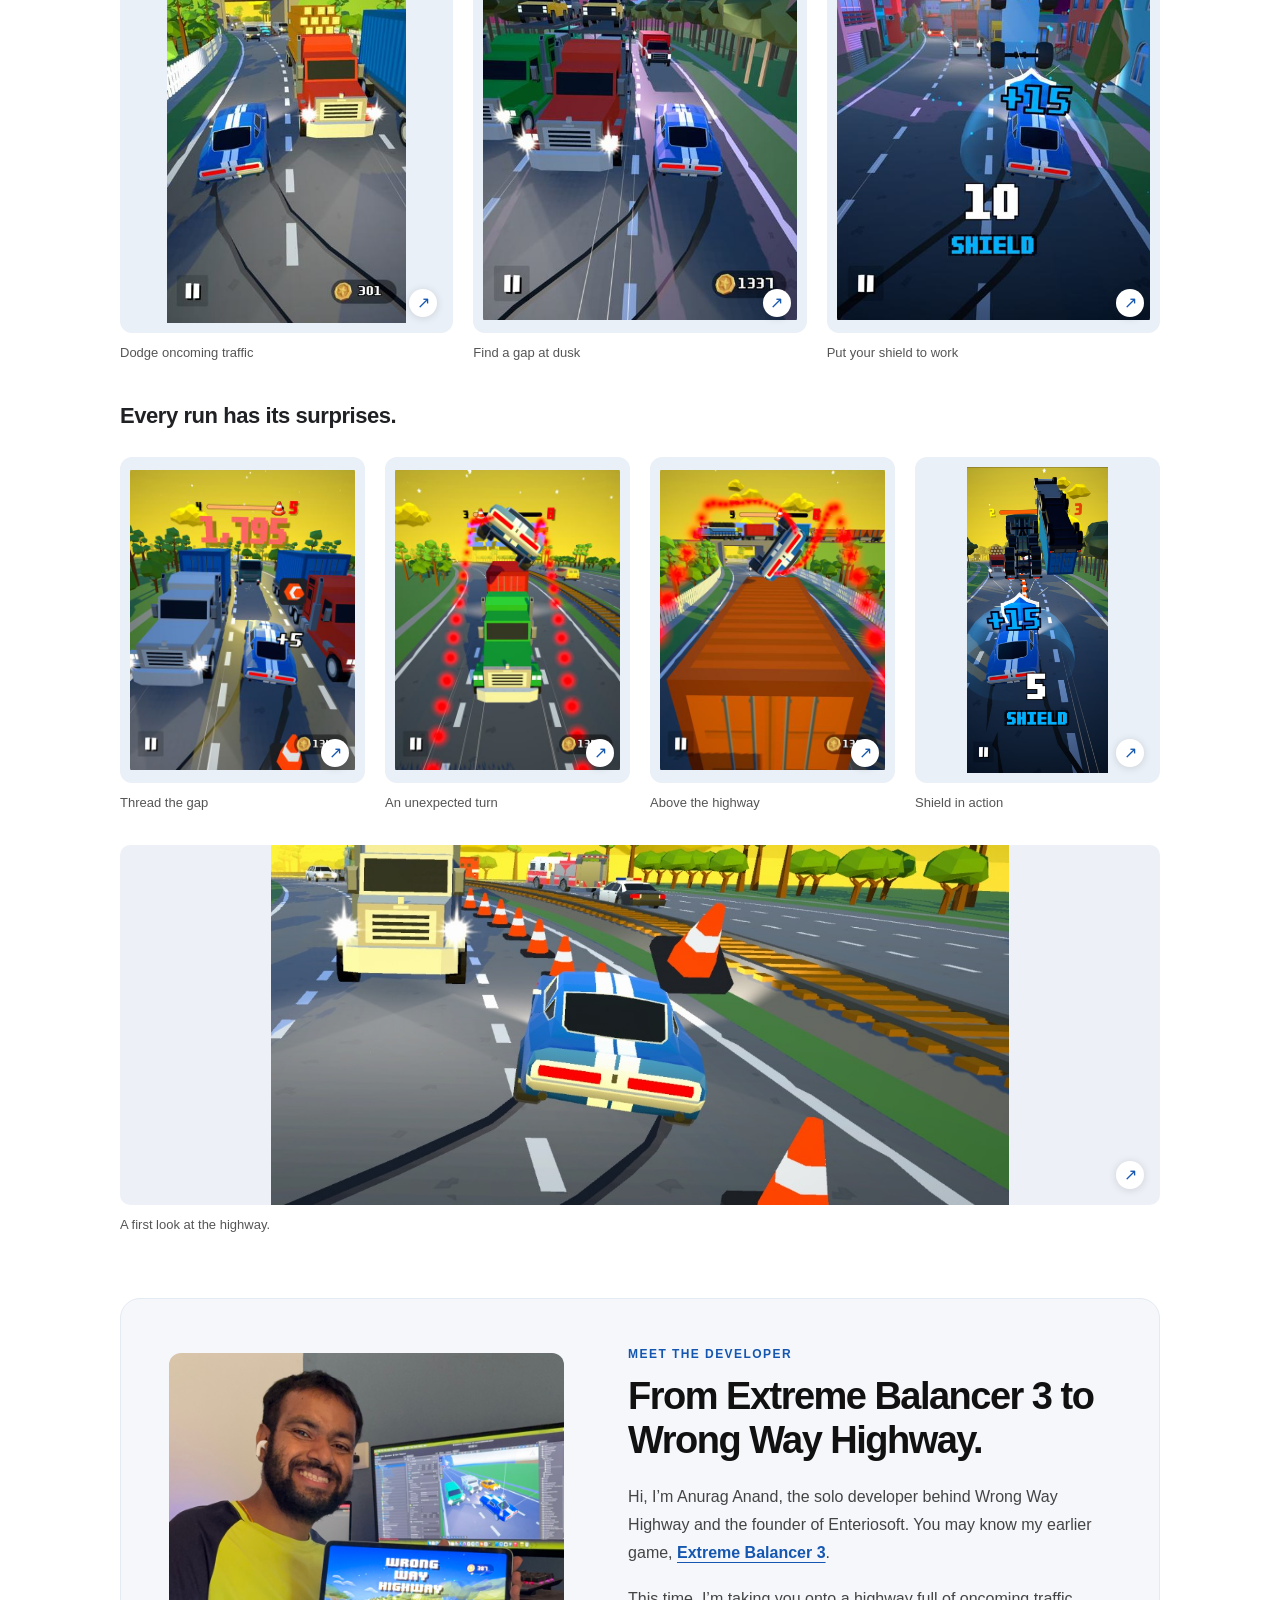
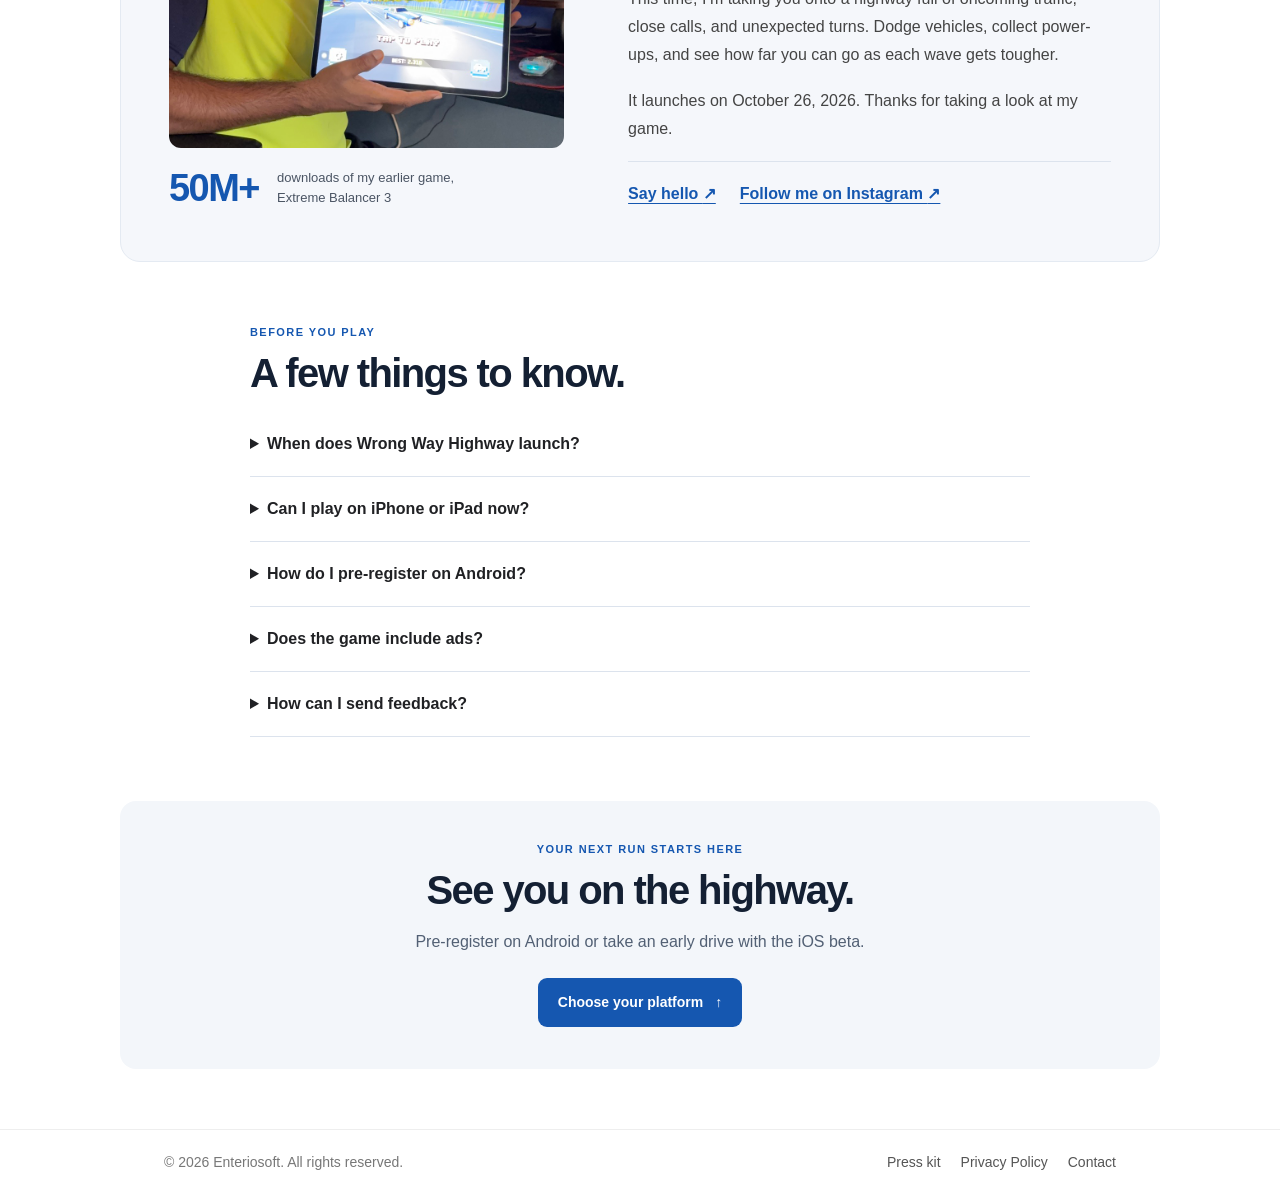
==== commit 5cb1d99a: "Made the page more detailed" ====
--- a/index.html
+++ b/index.html
@@ -1,679 +1,31 @@
-<!DOCTYPE html>
-<html lang="en">
-<head>
-    <meta charset="UTF-8">
-
-    <meta
-        name="viewport"
-        content="width=device-width, initial-scale=1.0"
-    >
-
-    <meta
-        name="description"
-        content="Wrong Way Highway - A fast-paced mobile driving game by Enteriosoft."
-    >
-
-    <title>Wrong Way Highway</title>
-
-    <style>
-        * {
-            box-sizing: border-box;
-        }
-
-        html {
-            -webkit-text-size-adjust: 100%;
-        }
-
-        body {
-            margin: 0;
-            min-height: 100vh;
-
-            font-family:
-                -apple-system,
-                BlinkMacSystemFont,
-                "Segoe UI",
-                Roboto,
-                Helvetica,
-                Arial,
-                sans-serif;
-
-            background: #ffffff;
-            color: #202124;
-        }
-
-        .page {
-            min-height: 100vh;
-            display: flex;
-            flex-direction: column;
-        }
-
-        header {
-            width: 100%;
-            border-bottom: 1px solid #eeeeee;
-        }
-
-        .header-inner {
-            width: 100%;
-            max-width: 1000px;
-            margin: 0 auto;
-            padding: 20px 24px;
-
-            display: flex;
-            align-items: center;
-            justify-content: space-between;
-            gap: 20px;
-        }
-
-        .brand {
-            font-size: 18px;
-            font-weight: 700;
-            color: #111111;
-            text-decoration: none;
-        }
-
-        nav a {
-            color: #555555;
-            text-decoration: none;
-            font-size: 15px;
-        }
-
-        nav a:hover {
-            text-decoration: underline;
-        }
-
-        main {
-            flex: 1;
-
-            display: flex;
-            align-items: center;
-            justify-content: center;
-
-            width: 100%;
-            padding: 0 0 60px;
-        }
-
-        .hero {
-            width: 100%;
-            max-width: none;
-            text-align: center;
-        }
-
-        .game-icon {
-            display: block;
-            width: clamp(140px, 28vw, 220px);
-            max-width: 100%;
-            height: auto;
-            margin: 0 auto 28px;
-            border-radius: 22%;
-        }
-
-        h1 {
-            margin: 0 0 18px;
-
-            font-size: clamp(38px, 8vw, 68px);
-            line-height: 1.05;
-            letter-spacing: -0.035em;
-
-            color: #111111;
-        }
-
-        .tagline {
-            max-width: 600px;
-            margin: 0 auto;
-
-            font-size: clamp(18px, 3vw, 22px);
-            line-height: 1.6;
-
-            color: #666666;
-        }
-
-        .status {
-            display: inline-block;
-
-            margin-top: 30px;
-            padding: 9px 16px;
-
-            border: 1px solid #dddddd;
-            border-radius: 999px;
-
-            font-size: 14px;
-            color: #555555;
-        }
-
-        .store-badges {
-            display: flex;
-            flex-wrap: wrap;
-            align-items: center;
-            justify-content: center;
-            gap: 24px;
-            margin: 18px auto 0;
-            padding: 12px;
-            width: calc(100% - 16px);
-        }
-
-        .store-badges a {
-            display: block;
-            flex: 0 0 auto;
-        }
-
-        .store-badges a:focus-visible {
-            outline: 3px solid #1557b0;
-            outline-offset: 6px;
-        }
-
-        .store-badges img {
-            display: block;
-            width: auto;
-            height: 48px;
-        }
-
-        .home-gallery {
-            width: calc(100% - 40px);
-            max-width: 1040px;
-            margin: 40px auto 0;
-            padding-top: 32px;
-            border-top: 1px solid #eeeeee;
-            text-align: left;
-        }
-
-        .home-gallery h2 {
-            margin: 0 0 12px;
-            font-size: clamp(26px, 4vw, 36px);
-            letter-spacing: -0.035em;
-        }
-
-        .gallery-intro {
-            margin: 0 0 24px;
-            color: #555555;
-            line-height: 1.6;
-        }
-
-        .home-gallery figure {
-            margin: 0;
-            min-width: 0;
-        }
-
-        .home-gallery img {
-            display: block;
-            width: 100%;
-            height: auto;
-            border-radius: 10px;
-            background: #eeeeee;
-        }
-
-        .home-gallery figcaption {
-            margin-top: 10px;
-            font-size: 13px;
-            line-height: 1.5;
-            color: #555555;
-        }
-
-        .screenshot-grid {
-            display: grid;
-            grid-template-columns: repeat(3, minmax(0, 1fr));
-            align-items: start;
-            gap: 28px 20px;
-            margin-top: 28px;
-        }
-
-        @media (max-width: 700px) {
-            .screenshot-grid {
-                grid-template-columns: repeat(2, minmax(0, 1fr));
-                gap: 24px 14px;
-            }
-        }
-
-        @media (max-width: 360px) {
-            .screenshot-grid {
-                grid-template-columns: 1fr;
-            }
-        }
-
-        .shot-link {
-            display: block;
-            cursor: zoom-in;
-            border-radius: 10px;
-        }
-
-        .shot-link:focus-visible,
-        .lightbox button:focus-visible {
-            outline: 3px solid #2373d9;
-            outline-offset: 5px;
-        }
-
-        body.viewer-open {
-            overflow: hidden;
-        }
-
-        .lightbox {
-            width: min(1100px, calc(100% - 24px));
-            max-width: none;
-            height: calc(100dvh - 24px);
-            max-height: none;
-            padding: 18px;
-            border: 0;
-            border-radius: 12px;
-            background: #11151c;
-            color: #ffffff;
-        }
-
-        .lightbox[open] {
-            display: flex;
-            flex-direction: column;
-        }
-
-        .lightbox::backdrop {
-            background: rgba(0, 0, 0, 0.85);
-        }
-
-        .lightbox-toolbar {
-            display: flex;
-            align-items: center;
-            justify-content: space-between;
-            gap: 16px;
-        }
-
-        .lightbox-toolbar p {
-            margin: 0;
-            font-size: 14px;
-        }
-
-        .lightbox button {
-            min-width: 44px;
-            min-height: 44px;
-            padding: 8px 12px;
-            border: 1px solid #596575;
-            border-radius: 6px;
-            background: #252b35;
-            color: #ffffff;
-            font: inherit;
-            cursor: pointer;
-        }
-
-        .lightbox-stage {
-            display: flex;
-            align-items: center;
-            justify-content: center;
-            flex: 1;
-            min-height: 0;
-            gap: 12px;
-            padding-block: 18px;
-        }
-
-        .lightbox-stage img {
-            width: auto;
-            height: auto;
-            max-width: calc(100% - 112px);
-            max-height: 100%;
-            object-fit: contain;
-        }
-
-        .lightbox-hint {
-            margin: 0;
-            text-align: center;
-            font-size: 12px;
-            color: #c2c7d0;
-        }
-
-        @media (max-width: 600px) {
-            .lightbox-stage {
-                position: relative;
-                padding-bottom: 62px;
-            }
-
-            .lightbox-stage img {
-                max-width: 100%;
-            }
-
-            .lightbox-stage button {
-                position: absolute;
-                bottom: 6px;
-            }
-
-            .lightbox-stage .previous {
-                left: calc(50% - 54px);
-            }
-
-            .lightbox-stage .next {
-                right: calc(50% - 54px);
-            }
-        }
-
-        .developer-section {
-            display: grid;
-            grid-template-columns: minmax(0, 0.9fr) minmax(0, 1.1fr);
-            align-items: center;
-            gap: clamp(28px, 5vw, 64px);
-            width: calc(100% - 40px);
-            max-width: 1040px;
-            margin: 64px auto 0;
-            padding: clamp(24px, 4vw, 48px);
-            border-radius: 20px;
-            background: #f5f7fb;
-            border: 1px solid #e4eaf2;
-            text-align: left;
-        }
-
-        .developer-photo {
-            margin: 0;
-        }
-
-        .developer-photo img {
-            display: block;
-            width: 100%;
-            height: auto;
-            border-radius: 12px;
-        }
-
-        .developer-milestone {
-            display: flex;
-            flex-wrap: wrap;
-            align-items: center;
-            gap: 8px 18px;
-            padding: 20px 0 0;
-        }
-
-        .developer-milestone strong {
-            color: #1557b0;
-            font-size: 38px;
-            line-height: 1;
-            letter-spacing: -0.04em;
-        }
-
-        .developer-milestone span {
-            color: #4a5463;
-            font-size: 13px;
-            line-height: 1.5;
-        }
-
-        .developer-label {
-            margin: 0 0 14px;
-            color: #1557b0;
-            font-size: 12px;
-            font-weight: 700;
-            letter-spacing: 0.12em;
-            text-transform: uppercase;
-        }
-
-        .developer-copy h2 {
-            margin: 0 0 20px;
-            font-size: clamp(28px, 3.2vw, 38px);
-            line-height: 1.15;
-            letter-spacing: -0.04em;
-            color: #111111;
-        }
-
-        .developer-copy p:not(.developer-label) {
-            color: #444444;
-            font-size: 16px;
-            line-height: 1.75;
-            margin: 0 0 18px;
-        }
-
-        .developer-links {
-            display: flex;
-            flex-wrap: wrap;
-            gap: 8px 24px;
-            padding-top: 12px;
-            border-top: 1px solid #dce3ed;
-        }
-
-        .developer-copy a {
-            display: inline-block;
-            padding-block: 10px;
-            color: #1557b0;
-            font-weight: 650;
-            text-underline-offset: 4px;
-        }
-
-        .developer-copy a:focus-visible {
-            outline: 3px solid #1557b0;
-            outline-offset: 4px;
-        }
-
-        @media (max-width: 700px) {
-            .developer-section {
-                grid-template-columns: 1fr;
-                margin-top: 44px;
-            }
-        }
-
-        .hero-banner {
-            position: relative;
-            isolation: isolate;
-            overflow: hidden;
-            padding: 64px 24px 60px;
-            background: #152035 url("images/featured graphics.png") center / cover;
-            color: #ffffff;
-        }
-
-        .hero-background {
-            position: absolute;
-            inset: 0;
-            z-index: -2;
-            pointer-events: none;
-        }
-
-        .hero-background video {
-            display: block;
-            width: 100%;
-            height: 100%;
-            object-fit: cover;
-            opacity: 0;
-            pointer-events: none;
-        }
-
-        .hero-background video.is-playing {
-            opacity: 1;
-        }
-
-        .hero-banner::after {
-            content: "";
-            position: absolute;
-            inset: 0;
-            z-index: -1;
-            background: rgba(7, 15, 30, 0.68);
-        }
-
-        .hero-banner h1 {
-            color: #ffffff;
-            max-width: 900px;
-            margin-inline: auto;
-        }
-
-        .hero-banner .tagline {
-            color: #ffffff;
-        }
-
-        @media (prefers-reduced-motion: reduce) {
-            .hero-background {
-                display: none;
-            }
-        }
-
-        .description {
-            width: calc(100% - 40px);
-            max-width: 600px;
-            margin: 34px auto 0;
-
-            font-size: 16px;
-            line-height: 1.8;
-            color: #444444;
-        }
-
-        footer {
-            width: 100%;
-            border-top: 1px solid #eeeeee;
-        }
-
-        .footer-inner {
-            width: 100%;
-            max-width: 1000px;
-            margin: 0 auto;
-            padding: 24px;
-
-            display: flex;
-            justify-content: space-between;
-            align-items: center;
-            gap: 20px;
-
-            font-size: 14px;
-            color: #777777;
-        }
-
-        .footer-links {
-            display: flex;
-            gap: 20px;
-        }
-
-        .footer-links a {
-            color: #555555;
-            text-decoration: none;
-        }
-
-        .footer-links a:hover {
-            text-decoration: underline;
-        }
-
-        @media (max-width: 600px) {
-
-            .header-inner {
-                padding: 18px 20px;
-            }
-
-            main {
-                padding: 0 0 50px;
-            }
-
-            .hero-banner {
-                padding: 40px 20px;
-            }
-
-            .footer-inner {
-                padding: 22px 20px;
-                flex-direction: column;
-                text-align: center;
-            }
-
-            .footer-links {
-                flex-direction: column;
-                gap: 10px;
-            }
-        }
-    </style>
-</head>
-
-<body>
-
-<div class="page">
-
-    <header>
-        <div class="header-inner">
-
-            <a href="/" class="brand">
-                Enteriosoft
-            </a>
-
-            <nav>
-                <a href="privacy-policy.html">
-                    Privacy Policy
-                </a>
-            </nav>
-
-        </div>
-    </header>
-
-
-    <main>
-
-        <section class="hero">
-
-            <div class="hero-banner">
-                <div class="hero-background" aria-hidden="true" inert>
-                    <video
-                        id="gameplay-player"
-                        data-src="video/bgvideo.MP4"
-                        autoplay
-                        muted
-                        loop
-                        playsinline
-                        preload="none"
-                        disablepictureinpicture
-                        disableremoteplayback
-                        tabindex="-1"
-                    ></video>
-                </div>
-            <img
-                class="game-icon"
-                src="images/gameicon.png"
-                alt="Wrong Way Highway game icon featuring a blue car and traffic cone"
-                width="1024"
-                height="1024"
-                fetchpriority="high"
-            >
-
-            <h1>Wrong Way Highway</h1>
-
-            <p class="tagline">
-                Drive against the traffic and survive.
-            </p>
-
-            </div>
-
-            <!-- Replace the App Store example destination with its live product-page URL before publishing. -->
-            <nav class="store-badges" aria-label="Pre-order and pre-registration">
-                <a href="https://example.com/app-store-preorder" aria-label="Pre-order on the App Store (example link)">
-                    <img src="badges/appstorepreord.png" width="270" height="90" alt="Pre-order on the App Store">
-                </a>
-                <a href="https://play.google.com/store/apps/details?id=com.enteriosoft.wrongwayhighway" aria-label="Pre-register on Google Play">
-                    <img src="badges/googleplayprereg.png" width="270" height="80" alt="Pre-register on Google Play">
-                </a>
-            </nav>
-
-            <div class="status">
-                Launching <time datetime="2026-10-26">October 26, 2026</time>
-            </div>
-
-            <section class="home-gallery" aria-labelledby="gallery-title">
-                <h2 id="gallery-title">Life in the wrong lane.</h2>
-                <p class="gallery-intro">Explore the world of Wrong Way Highway, from open roads to close calls.</p>
-                <figure>
-                    <a class="shot-link" href="images/web/featured-graphics.jpg" data-caption="A first look at the highway." aria-label="Enlarge image: A first look at the highway."><img src="images/web/featured-graphics.jpg" width="1024" height="500" loading="lazy" decoding="async" alt="Wrong Way Highway promotional artwork showing a blue car dodging a truck and traffic cones"></a>
-                        <figcaption>A first look at the highway.</figcaption>
-                </figure>
-                <div class="screenshot-grid">
-                    <figure>
-                        <a class="shot-link" href="screenshots/web/2.jpg" data-caption="Against the traffic" aria-label="Enlarge image: Against the traffic"><img src="screenshots/web/2.jpg" width="540" height="960" loading="lazy" decoding="async" alt="Blue sports car swerving beside an oncoming red truck beneath a freight train bridge"></a>
-                        <figcaption>Against the traffic</figcaption>
-                    </figure>
-                    <figure>
-                        <a class="shot-link" href="screenshots/web/10d.jpg" data-caption="Dusk on the highway" aria-label="Enlarge image: Dusk on the highway"><img src="screenshots/web/10d.jpg" width="900" height="1200" loading="lazy" decoding="async" alt="Blue car passing trucks and a vehicle transporter under a pink dusk sky"></a>
-                        <figcaption>Dusk on the highway</figcaption>
-                    </figure>
-                    <figure>
-                        <a class="shot-link" href="screenshots/web/9b.jpg" data-caption="A little protection" aria-label="Enlarge image: A little protection"><img src="screenshots/web/9b.jpg" width="900" height="1200" loading="lazy" decoding="async" alt="Shielded blue car beneath a flipping vehicle on a city street"></a>
-                        <figcaption>A little protection</figcaption>
-                    </figure>
-                    <figure>
-                        <a class="shot-link" href="screenshots/web/4h.jpg" data-caption="Thread the gap" aria-label="Enlarge image: Thread the gap"><img src="screenshots/web/4h.jpg" width="900" height="1200" loading="lazy" decoding="async" alt="Blue car threading a gap between oncoming container trucks"></a>
-                        <figcaption>Thread the gap</figcaption>
-                    </figure>
-                    <figure>
-                        <a class="shot-link" href="screenshots/web/2i.jpg" data-caption="An unexpected turn" aria-label="Enlarge image: An unexpected turn"><img src="screenshots/web/2i.jpg" width="900" height="1200" loading="lazy" decoding="async" alt="Car tumbling above a green truck with glowing red trails"></a>
-                        <figcaption>An unexpected turn</figcaption>
-                    </figure>
-                    <figure>
-                        <a class="shot-link" href="screenshots/web/5l.jpg" data-caption="Above the highway" aria-label="Enlarge image: Above the highway"><img src="screenshots/web/5l.jpg" width="900" height="1200" loading="lazy" decoding="async" alt="Car suspended above an orange freight container near a railway bridge"></a>
-                        <figcaption>Above the highway</figcaption>
-                    </figure>
-                    <figure>
-                        <a class="shot-link" href="screenshots/web/3n.jpg" data-caption="Shield in action" aria-label="Enlarge image: Shield in action"><img src="screenshots/web/3n.jpg" width="555" height="1200" loading="lazy" decoding="async" alt="Shielded blue car approaching two trucks flipping into the air"></a>
-                        <figcaption>Shield in action</figcaption>
-                    </figure>
-                </div>
-            </section>
-
-            <section class="developer-section" aria-labelledby="developer-title">
+<!doctype html><html lang="en"><head><meta charset="UTF-8"><meta name="viewport" content="width=device-width, initial-scale=1">
+<title>Wrong Way Highway — Mobile Driving Game by Enteriosoft</title>
+<meta name="description" content="Dodge oncoming traffic, collect power-ups, and survive tougher waves. Explore Wrong Way Highway, pre-register on Android, or try the iOS beta.">
+<link rel="canonical" href="https://wrongwayhighway.com/">
+<link rel="icon" type="image/png" href="images/web/favicon.png"><link rel="apple-touch-icon" href="images/web/apple-touch-icon.png">
+<meta property="og:type" content="website"><meta property="og:title" content="Wrong Way Highway"><meta property="og:description" content="One car. All the wrong traffic. A new mobile game from Enteriosoft."><meta property="og:url" content="https://wrongwayhighway.com/"><meta property="og:image" content="https://wrongwayhighway.com/images/web/social-preview.jpg"><meta property="og:image:width" content="1200"><meta property="og:image:height" content="630"><meta property="og:image:alt" content="Wrong Way Highway blue car dodging oncoming traffic">
+<meta name="twitter:card" content="summary_large_image"><meta name="twitter:title" content="Wrong Way Highway"><meta name="twitter:description" content="Dodge traffic. Collect power-ups. Survive the highway."><meta name="twitter:image" content="https://wrongwayhighway.com/images/web/social-preview.jpg">
+<link rel="stylesheet" href="home.css"><script src="site-config.js" defer></script><script src="script.js" defer></script><script src="home.js" defer></script>
+<script type="application/ld+json">{"@context": "https://schema.org", "@type": "VideoGame", "name": "Wrong Way Highway", "url": "https://wrongwayhighway.com/", "image": "https://wrongwayhighway.com/images/web/social-preview.jpg", "description": "A mobile driving game where you dodge oncoming traffic, collect power-ups, and survive increasingly difficult waves.", "gamePlatform": ["Android", "iOS"], "publisher": {"@type": "Organization", "name": "Enteriosoft"}, "author": {"@type": "Person", "name": "Anurag Anand"}}</script></head><body><a class="skip-link" href="#main">Skip to content</a>
+<header><div class="header-inner"><a href="index.html" class="brand">Enteriosoft</a><nav aria-label="Main navigation"><a href="#gameplay">Gameplay</a><a href="#screenshots">Screenshots</a><a href="#developer">Developer</a><a href="#availability" class="nav-action">Get the game</a></nav></div></header>
+<main id="main">
+<section class="hero" aria-labelledby="game-title">
+<div class="hero-banner"><div class="hero-background" aria-hidden="true" inert><video id="gameplay-player" data-src="video/hero-loop.mp4" muted loop playsinline preload="none" disablepictureinpicture disableremoteplayback tabindex="-1"></video></div>
+<img class="game-icon" src="images/web/game-icon.jpg" width="384" height="384" alt="Wrong Way Highway game icon" fetchpriority="high">
+<h1 id="game-title">Wrong Way Highway</h1><p class="tagline">Drive against the traffic and survive.</p>
+<p class="hero-credit">From the creator of Extreme Balancer 3.</p>
+<button id="motion-toggle" class="motion-toggle" type="button" hidden>Pause background</button></div>
+<section class="availability" id="availability" aria-labelledby="availability-title"><h2 id="availability-title" data-launch-heading>Launching <time datetime="2026-10-26">October 26, 2026</time></h2>
+<p>Choose your next stop.</p><nav class="store-badges" aria-label="Game availability">
+<div class="store-option"><a href="ios-beta.html" data-event="ios_details" aria-label="App Store availability and iOS beta instructions"><img src="badges/appstorepreord.png" width="270" height="90" alt="Pre-order on the App Store"></a><span>Pre-orders not open yet · <a href="ios-beta.html" data-event="ios_beta_text">Try the iOS beta</a></span></div>
+<div class="store-option"><a href="https://play.google.com/store/apps/details?id=com.enteriosoft.wrongwayhighway" data-event="google_play" aria-label="Pre-register on Google Play"><img src="badges/googleplayprereg.png" width="270" height="80" alt="Pre-register on Google Play"></a><span>Android · Pre-registration open</span></div></nav></section></section>
+<section class="content-section" id="gameplay" aria-labelledby="gameplay-title"><p class="eyebrow">The challenge</p><h2 id="gameplay-title">Every gap is a chance.</h2><p class="section-intro">Head into oncoming traffic and keep your run alive. The road gets tougher with every wave.</p>
+<div class="feature-grid"><article><span class="feature-number">01</span><h3>Dodge the traffic</h3><p>Find your way between cars, trucks, and the next close call.</p></article><article><span class="feature-number">02</span><h3>Collect power-ups</h3><p>Pick up a shield and face the surprises ahead.</p></article><article><span class="feature-number">03</span><h3>Survive tougher waves</h3><p>Keep going as the challenge builds. How far can you make it?</p></article></div>
+<div class="trailer-panel"><div><h3>Watch a run on the highway.</h3><p>See the gameplay up close, with sound when you want it.</p></div><button class="primary-link" id="trailer-open" type="button" hidden>Watch gameplay <span aria-hidden="true">▶</span></button><noscript><a class="primary-link" href="https://youtu.be/5j3gRj9Xhcs">Watch gameplay on YouTube</a></noscript></div></section>
+<section class="home-gallery" id="screenshots" aria-labelledby="gallery-title"><p class="eyebrow">Inside the game</p><h2 id="gallery-title">Life in the wrong lane.</h2><p class="gallery-intro">Daylight, dusk, and city streets. Tap any image to enlarge.</p>
+<div class="screenshot-grid featured-shots"><figure><a class="shot-link" href="screenshots/web/2.jpg" data-caption="Dodge oncoming traffic" aria-label="Enlarge image: Dodge oncoming traffic"><span class="image-frame"><img src="screenshots/web/2.jpg" srcset="screenshots/web/2-small.jpg 360w, screenshots/web/2.jpg 540w" sizes="(max-width: 360px) calc(100vw - 40px), (max-width: 700px) 45vw, 330px" width="540" height="960" loading="lazy" decoding="async" alt="Blue sports car swerving beside an oncoming red truck beneath a freight train bridge"></span><span class="enlarge-hint" aria-hidden="true">↗</span></a><figcaption>Dodge oncoming traffic</figcaption></figure><figure><a class="shot-link" href="screenshots/web/10d.jpg" data-caption="Find a gap at dusk" aria-label="Enlarge image: Find a gap at dusk"><span class="image-frame"><img src="screenshots/web/10d.jpg" srcset="screenshots/web/10d-small.jpg 480w, screenshots/web/10d.jpg 900w" sizes="(max-width: 360px) calc(100vw - 40px), (max-width: 700px) 45vw, 330px" width="900" height="1200" loading="lazy" decoding="async" alt="Blue car passing trucks under a pink dusk sky"></span><span class="enlarge-hint" aria-hidden="true">↗</span></a><figcaption>Find a gap at dusk</figcaption></figure><figure><a class="shot-link" href="screenshots/web/9b.jpg" data-caption="Put your shield to work" aria-label="Enlarge image: Put your shield to work"><span class="image-frame"><img src="screenshots/web/9b.jpg" srcset="screenshots/web/9b-small.jpg 480w, screenshots/web/9b.jpg 900w" sizes="(max-width: 360px) calc(100vw - 40px), (max-width: 700px) 45vw, 330px" width="900" height="1200" loading="lazy" decoding="async" alt="Shielded blue car beneath a flipping vehicle on a city street"></span><span class="enlarge-hint" aria-hidden="true">↗</span></a><figcaption>Put your shield to work</figcaption></figure></div><h3 class="gallery-subheading">Every run has its surprises.</h3><div class="screenshot-grid more-shots"><figure><a class="shot-link" href="screenshots/web/4h.jpg" data-caption="Thread the gap" aria-label="Enlarge image: Thread the gap"><span class="image-frame"><img src="screenshots/web/4h.jpg" srcset="screenshots/web/4h-small.jpg 480w, screenshots/web/4h.jpg 900w" sizes="(max-width: 360px) calc(100vw - 40px), (max-width: 700px) 45vw, 330px" width="900" height="1200" loading="lazy" decoding="async" alt="Blue car threading a gap between oncoming container trucks"></span><span class="enlarge-hint" aria-hidden="true">↗</span></a><figcaption>Thread the gap</figcaption></figure><figure><a class="shot-link" href="screenshots/web/2i.jpg" data-caption="An unexpected turn" aria-label="Enlarge image: An unexpected turn"><span class="image-frame"><img src="screenshots/web/2i.jpg" srcset="screenshots/web/2i-small.jpg 480w, screenshots/web/2i.jpg 900w" sizes="(max-width: 360px) calc(100vw - 40px), (max-width: 700px) 45vw, 330px" width="900" height="1200" loading="lazy" decoding="async" alt="Car tumbling above a green truck with glowing red trails"></span><span class="enlarge-hint" aria-hidden="true">↗</span></a><figcaption>An unexpected turn</figcaption></figure><figure><a class="shot-link" href="screenshots/web/5l.jpg" data-caption="Above the highway" aria-label="Enlarge image: Above the highway"><span class="image-frame"><img src="screenshots/web/5l.jpg" srcset="screenshots/web/5l-small.jpg 480w, screenshots/web/5l.jpg 900w" sizes="(max-width: 360px) calc(100vw - 40px), (max-width: 700px) 45vw, 330px" width="900" height="1200" loading="lazy" decoding="async" alt="Car suspended above an orange freight container near a railway bridge"></span><span class="enlarge-hint" aria-hidden="true">↗</span></a><figcaption>Above the highway</figcaption></figure><figure><a class="shot-link" href="screenshots/web/3n.jpg" data-caption="Shield in action" aria-label="Enlarge image: Shield in action"><span class="image-frame"><img src="screenshots/web/3n.jpg" srcset="screenshots/web/3n-small.jpg 295w, screenshots/web/3n.jpg 554w" sizes="(max-width: 360px) calc(100vw - 40px), (max-width: 700px) 45vw, 330px" width="554" height="1200" loading="lazy" decoding="async" alt="Shielded blue car approaching two trucks flipping into the air"></span><span class="enlarge-hint" aria-hidden="true">↗</span></a><figcaption>Shield in action</figcaption></figure></div>
+<figure class="promo-figure"><a class="shot-link" href="images/web/featured-graphics.jpg" data-caption="A first look at the highway" aria-label="Enlarge promotional artwork"><img src="images/web/featured-graphics.jpg" width="1024" height="500" loading="lazy" decoding="async" alt="Blue car dodging trucks and traffic cones in Wrong Way Highway"><span class="enlarge-hint" aria-hidden="true">↗</span></a><figcaption>A first look at the highway.</figcaption></figure></section>
+<section class="developer-section" id="developer" aria-labelledby="developer-title">
                 <figure class="developer-photo">
                     <img src="about/me-web.jpg" width="960" height="960" loading="lazy" decoding="async" alt="The developer of Wrong Way Highway holding an iPad running the game, beside a computer displaying its development">
                     <figcaption class="developer-milestone">
@@ -684,7 +36,7 @@
                 <div class="developer-copy">
                     <p class="developer-label">Meet the developer</p>
                     <h2 id="developer-title">From Extreme Balancer 3 to Wrong Way Highway.</h2>
-                    <p>Hi, I’m the solo developer behind Wrong Way Highway and the founder of Enteriosoft. You may know my earlier game, Extreme Balancer 3.</p>
+                    <p>Hi, I’m Anurag Anand, the solo developer behind Wrong Way Highway and the founder of Enteriosoft. You may know my earlier game, <a href="https://apps.apple.com/us/app/extreme-balancer-3/id1441976758">Extreme Balancer 3</a>.</p>
                     <p>This time, I’m taking you onto a highway full of oncoming traffic, close calls, and unexpected turns. Dodge vehicles, collect power-ups, and see how far you can go as each wave gets tougher.</p>
                     <p>It launches on <time datetime="2026-10-26">October 26, 2026</time>. Thanks for taking a look at my game.</p>
                     <div class="developer-links">
@@ -693,82 +45,24 @@
                     </div>
                 </div>
             </section>
-
-        </section>
-
-    </main>
-
-
-    <footer>
-
-        <div class="footer-inner">
-
-            <span>
-                © 2026 Enteriosoft. All rights reserved.
-            </span>
-
-            <div class="footer-links">
-
-                <a href="privacy-policy.html">
-                    Privacy Policy
-                </a>
-
-                <a href="mailto:anuraganand.enteriosoft@gmail.com">
-                    Contact
-                </a>
-
-            </div>
-
-        </div>
-
-    </footer>
-
-</div>
-
-<dialog class="lightbox" aria-label="Game image viewer">
+<section class="content-section faq-section" id="faq" aria-labelledby="faq-title"><p class="eyebrow">Before you play</p><h2 id="faq-title">A few things to know.</h2>
+<details><summary>When does Wrong Way Highway launch?</summary><p data-launch-faq>The planned launch date is October 26, 2026. Check the store listing for availability on your device.</p></details>
+<details><summary>Can I play on iPhone or iPad now?</summary><p>You can try the beta through TestFlight. App Store pre-orders are not open yet. <a href="ios-beta.html">See the beta installation steps</a>.</p></details>
+<details><summary>How do I pre-register on Android?</summary><p>Open the <a href="https://play.google.com/store/apps/details?id=com.enteriosoft.wrongwayhighway" data-event="google_play_faq">Google Play listing</a> on your device and follow the pre-registration instructions shown there.</p></details>
+<details><summary>Does the game include ads?</summary><p>The game uses Google AdMob to display ads. You can read more in the <a href="privacy-policy.html">privacy policy</a>.</p></details>
+<details><summary>How can I send feedback?</summary><p>Use TestFlight’s feedback option for the iOS beta, or <a href="mailto:anuraganand.enteriosoft@gmail.com">email Anurag</a> with a description of what happened and your device model.</p></details></section>
+<section class="closing-cta content-section"><p class="eyebrow">Your next run starts here</p><h2>See you on the highway.</h2><p>Pre-register on Android or take an early drive with the iOS beta.</p><a class="primary-link" href="#availability">Choose your platform <span aria-hidden="true">↑</span></a></section>
+</main><footer><div class="footer-inner"><span>© 2026 Enteriosoft. All rights reserved.</span><div class="footer-links"><a href="press.html">Press kit</a><a href="privacy-policy.html">Privacy Policy</a><a href="mailto:anuraganand.enteriosoft@gmail.com">Contact</a></div></div></footer><dialog class="lightbox" aria-label="Game image viewer">
     <div class="lightbox-toolbar">
-        <p id="lightbox-caption" aria-live="polite"></p>
+        <div><p id="lightbox-caption"></p><p id="lightbox-count" aria-live="polite"></p></div>
         <button class="close" type="button" aria-label="Close image viewer" autofocus>Close ×</button>
     </div>
     <div class="lightbox-stage">
         <button class="previous" type="button" aria-label="Previous image">←</button>
-        <img id="lightbox-image" alt="">
+        <img id="lightbox-image" alt=""><p id="lightbox-state" role="status" hidden></p>
         <button class="next" type="button" aria-label="Next image">→</button>
     </div>
-    <p class="lightbox-hint">Use arrow keys to browse · Escape to close</p>
+    <p class="lightbox-hint">Swipe or use arrow keys · Escape to close</p>
 </dialog>
-<script src="script.js" defer></script>
-
-<script>
-    const backgroundPlayer = document.getElementById('gameplay-player');
-    const motionPreference = window.matchMedia('(prefers-reduced-motion: reduce)');
-
-    function updateBackgroundPlayback() {
-        if (motionPreference.matches) {
-            backgroundPlayer.pause();
-            backgroundPlayer.classList.remove('is-playing');
-            backgroundPlayer.removeAttribute('src');
-            backgroundPlayer.load();
-        } else {
-            backgroundPlayer.src = backgroundPlayer.dataset.src;
-            backgroundPlayer.muted = true;
-            // Keep the still background if the browser prevents autoplay.
-            backgroundPlayer.play().catch(() => {
-                backgroundPlayer.classList.remove('is-playing');
-            });
-        }
-    }
-
-    backgroundPlayer.addEventListener('playing', () => {
-        backgroundPlayer.classList.add('is-playing');
-    });
-    backgroundPlayer.addEventListener('error', () => {
-        backgroundPlayer.classList.remove('is-playing');
-    });
-
-    updateBackgroundPlayback();
-    motionPreference.addEventListener('change', updateBackgroundPlayback);
-</script>
-
-</body>
-</html>
+<dialog class="trailer-dialog" id="trailer-dialog" aria-labelledby="trailer-title"><div class="lightbox-toolbar"><h2 id="trailer-title">Wrong Way Highway · Gameplay</h2><button type="button" id="trailer-close" autofocus>Close ×</button></div><div id="trailer-container"></div><p><a href="https://youtu.be/5j3gRj9Xhcs">Watch on YouTube</a> if the video cannot load.</p></dialog>
+</body></html>
--- a/home.css
+++ b/home.css
@@ -0,0 +1,649 @@
+* {
+            box-sizing: border-box;
+        }
+
+        html {
+            -webkit-text-size-adjust: 100%;
+        }
+
+        body {
+            margin: 0;
+            min-height: 100vh;
+
+            font-family:
+                -apple-system,
+                BlinkMacSystemFont,
+                "Segoe UI",
+                Roboto,
+                Helvetica,
+                Arial,
+                sans-serif;
+
+            background: #ffffff;
+            color: #202124;
+        }
+
+        .page {
+            min-height: 100vh;
+            display: flex;
+            flex-direction: column;
+        }
+
+        header {
+            width: 100%;
+            border-bottom: 1px solid #eeeeee;
+        }
+
+        .header-inner {
+            width: 100%;
+            max-width: 1000px;
+            margin: 0 auto;
+            padding: 20px 24px;
+
+            display: flex;
+            align-items: center;
+            justify-content: space-between;
+            gap: 20px;
+        }
+
+        .brand {
+            font-size: 18px;
+            font-weight: 700;
+            color: #111111;
+            text-decoration: none;
+        }
+
+        nav a {
+            color: #555555;
+            text-decoration: none;
+            font-size: 15px;
+        }
+
+        nav a:hover {
+            text-decoration: underline;
+        }
+
+        main {
+            flex: 1;
+
+            display: flex;
+            align-items: center;
+            justify-content: center;
+
+            width: 100%;
+            padding: 0 0 60px;
+        }
+
+        .hero {
+            width: 100%;
+            max-width: none;
+            text-align: center;
+        }
+
+        .game-icon {
+            display: block;
+            width: clamp(140px, 28vw, 220px);
+            max-width: 100%;
+            height: auto;
+            margin: 0 auto 28px;
+            border-radius: 22%;
+        }
+
+        h1 {
+            margin: 0 0 18px;
+
+            font-size: clamp(38px, 8vw, 68px);
+            line-height: 1.05;
+            letter-spacing: -0.035em;
+
+            color: #111111;
+        }
+
+        .tagline {
+            max-width: 600px;
+            margin: 0 auto;
+
+            font-size: clamp(18px, 3vw, 22px);
+            line-height: 1.6;
+
+            color: #666666;
+        }
+
+        .status {
+            display: inline-block;
+
+            margin-top: 30px;
+            padding: 9px 16px;
+
+            border: 1px solid #dddddd;
+            border-radius: 999px;
+
+            font-size: 14px;
+            color: #555555;
+        }
+
+        .store-badges {
+            display: flex;
+            flex-wrap: wrap;
+            align-items: center;
+            justify-content: center;
+            gap: 24px;
+            margin: 18px auto 0;
+            padding: 12px;
+            width: calc(100% - 16px);
+        }
+
+        .store-badges a {
+            display: block;
+            flex: 0 0 auto;
+        }
+
+        .store-badges a:focus-visible {
+            outline: 3px solid #1557b0;
+            outline-offset: 6px;
+        }
+
+        .store-badges img {
+            display: block;
+            width: auto;
+            height: 48px;
+        }
+
+        .home-gallery {
+            width: calc(100% - 40px);
+            max-width: 1040px;
+            margin: 40px auto 0;
+            padding-top: 32px;
+            border-top: 1px solid #eeeeee;
+            text-align: left;
+        }
+
+        .home-gallery h2 {
+            margin: 0 0 12px;
+            font-size: clamp(26px, 4vw, 36px);
+            letter-spacing: -0.035em;
+        }
+
+        .gallery-intro {
+            margin: 0 0 24px;
+            color: #555555;
+            line-height: 1.6;
+        }
+
+        .home-gallery figure {
+            margin: 0;
+            min-width: 0;
+        }
+
+        .home-gallery img {
+            display: block;
+            width: 100%;
+            height: auto;
+            border-radius: 10px;
+            background: #eeeeee;
+        }
+
+        .home-gallery figcaption {
+            margin-top: 10px;
+            font-size: 13px;
+            line-height: 1.5;
+            color: #555555;
+        }
+
+        .screenshot-grid {
+            display: grid;
+            grid-template-columns: repeat(3, minmax(0, 1fr));
+            align-items: start;
+            gap: 28px 20px;
+            margin-top: 28px;
+        }
+
+        @media (max-width: 700px) {
+            .screenshot-grid {
+                grid-template-columns: repeat(2, minmax(0, 1fr));
+                gap: 24px 14px;
+            }
+        }
+
+        @media (max-width: 360px) {
+            .screenshot-grid {
+                grid-template-columns: 1fr;
+            }
+        }
+
+        .shot-link {
+            display: block;
+            cursor: zoom-in;
+            border-radius: 10px;
+        }
+
+        .shot-link:focus-visible,
+        .lightbox button:focus-visible {
+            outline: 3px solid #2373d9;
+            outline-offset: 5px;
+        }
+
+        body.viewer-open {
+            overflow: hidden;
+        }
+
+        .lightbox {
+            width: min(1100px, calc(100% - 24px));
+            max-width: none;
+            height: calc(100dvh - 24px);
+            max-height: none;
+            padding: 18px;
+            border: 0;
+            border-radius: 12px;
+            background: #11151c;
+            color: #ffffff;
+        }
+
+        .lightbox[open] {
+            display: flex;
+            flex-direction: column;
+        }
+
+        .lightbox::backdrop {
+            background: rgba(0, 0, 0, 0.85);
+        }
+
+        .lightbox-toolbar {
+            display: flex;
+            align-items: center;
+            justify-content: space-between;
+            gap: 16px;
+        }
+
+        .lightbox-toolbar p {
+            margin: 0;
+            font-size: 14px;
+        }
+
+        .lightbox button {
+            min-width: 44px;
+            min-height: 44px;
+            padding: 8px 12px;
+            border: 1px solid #596575;
+            border-radius: 6px;
+            background: #252b35;
+            color: #ffffff;
+            font: inherit;
+            cursor: pointer;
+        }
+
+        .lightbox-stage {
+            display: flex;
+            align-items: center;
+            justify-content: center;
+            flex: 1;
+            min-height: 0;
+            gap: 12px;
+            padding-block: 18px;
+        }
+
+        .lightbox-stage img {
+            width: auto;
+            height: auto;
+            max-width: calc(100% - 112px);
+            max-height: 100%;
+            object-fit: contain;
+        }
+
+        .lightbox-hint {
+            margin: 0;
+            text-align: center;
+            font-size: 12px;
+            color: #c2c7d0;
+        }
+
+        @media (max-width: 600px) {
+            .lightbox-stage {
+                position: relative;
+                padding-bottom: 62px;
+            }
+
+            .lightbox-stage img {
+                max-width: 100%;
+            }
+
+            .lightbox-stage button {
+                position: absolute;
+                bottom: 6px;
+            }
+
+            .lightbox-stage .previous {
+                left: calc(50% - 54px);
+            }
+
+            .lightbox-stage .next {
+                right: calc(50% - 54px);
+            }
+        }
+
+        .developer-section {
+            display: grid;
+            grid-template-columns: minmax(0, 0.9fr) minmax(0, 1.1fr);
+            align-items: center;
+            gap: clamp(28px, 5vw, 64px);
+            width: calc(100% - 40px);
+            max-width: 1040px;
+            margin: 64px auto 0;
+            padding: clamp(24px, 4vw, 48px);
+            border-radius: 20px;
+            background: #f5f7fb;
+            border: 1px solid #e4eaf2;
+            text-align: left;
+        }
+
+        .developer-photo {
+            margin: 0;
+        }
+
+        .developer-photo img {
+            display: block;
+            width: 100%;
+            height: auto;
+            border-radius: 12px;
+        }
+
+        .developer-milestone {
+            display: flex;
+            flex-wrap: wrap;
+            align-items: center;
+            gap: 8px 18px;
+            padding: 20px 0 0;
+        }
+
+        .developer-milestone strong {
+            color: #1557b0;
+            font-size: 38px;
+            line-height: 1;
+            letter-spacing: -0.04em;
+        }
+
+        .developer-milestone span {
+            color: #4a5463;
+            font-size: 13px;
+            line-height: 1.5;
+        }
+
+        .developer-label {
+            margin: 0 0 14px;
+            color: #1557b0;
+            font-size: 12px;
+            font-weight: 700;
+            letter-spacing: 0.12em;
+            text-transform: uppercase;
+        }
+
+        .developer-copy h2 {
+            margin: 0 0 20px;
+            font-size: clamp(28px, 3.2vw, 38px);
+            line-height: 1.15;
+            letter-spacing: -0.04em;
+            color: #111111;
+        }
+
+        .developer-copy p:not(.developer-label) {
+            color: #444444;
+            font-size: 16px;
+            line-height: 1.75;
+            margin: 0 0 18px;
+        }
+
+        .developer-links {
+            display: flex;
+            flex-wrap: wrap;
+            gap: 8px 24px;
+            padding-top: 12px;
+            border-top: 1px solid #dce3ed;
+        }
+
+        .developer-copy a {
+            display: inline-block;
+            padding-block: 10px;
+            color: #1557b0;
+            font-weight: 650;
+            text-underline-offset: 4px;
+        }
+
+        .developer-copy a:focus-visible {
+            outline: 3px solid #1557b0;
+            outline-offset: 4px;
+        }
+
+        @media (max-width: 700px) {
+            .developer-section {
+                grid-template-columns: 1fr;
+                margin-top: 44px;
+            }
+        }
+
+        .hero-banner {
+            position: relative;
+            isolation: isolate;
+            overflow: hidden;
+            padding: 64px 24px 60px;
+            background: #152035 url("images/featured graphics.png") center / cover;
+            color: #ffffff;
+        }
+
+        .hero-background {
+            position: absolute;
+            inset: 0;
+            z-index: -2;
+            pointer-events: none;
+        }
+
+        .hero-background video {
+            display: block;
+            width: 100%;
+            height: 100%;
+            object-fit: cover;
+            opacity: 0;
+            pointer-events: none;
+        }
+
+        .hero-background video.is-playing {
+            opacity: 1;
+        }
+
+        .hero-banner::after {
+            content: "";
+            position: absolute;
+            inset: 0;
+            z-index: -1;
+            background: rgba(7, 15, 30, 0.68);
+        }
+
+        .hero-banner h1 {
+            color: #ffffff;
+            max-width: 900px;
+            margin-inline: auto;
+        }
+
+        .hero-banner .tagline {
+            color: #ffffff;
+        }
+
+        @media (prefers-reduced-motion: reduce) {
+            .hero-background {
+                display: none;
+            }
+        }
+
+        .description {
+            width: calc(100% - 40px);
+            max-width: 600px;
+            margin: 34px auto 0;
+
+            font-size: 16px;
+            line-height: 1.8;
+            color: #444444;
+        }
+
+        footer {
+            width: 100%;
+            border-top: 1px solid #eeeeee;
+        }
+
+        .footer-inner {
+            width: 100%;
+            max-width: 1000px;
+            margin: 0 auto;
+            padding: 24px;
+
+            display: flex;
+            justify-content: space-between;
+            align-items: center;
+            gap: 20px;
+
+            font-size: 14px;
+            color: #777777;
+        }
+
+        .footer-links {
+            display: flex;
+            gap: 20px;
+        }
+
+        .footer-links a {
+            color: #555555;
+            text-decoration: none;
+        }
+
+        .footer-links a:hover {
+            text-decoration: underline;
+        }
+
+        @media (max-width: 600px) {
+
+            .header-inner {
+                padding: 18px 20px;
+            }
+
+            main {
+                padding: 0 0 50px;
+            }
+
+            .hero-banner {
+                padding: 40px 20px;
+            }
+
+            .footer-inner {
+                padding: 22px 20px;
+                flex-direction: column;
+                text-align: center;
+            }
+
+            .footer-links {
+                flex-direction: column;
+                gap: 10px;
+            }
+        }
+
+/* Landing page sections and shared informational pages. */
+:root { --blue: #1557b0; --ink: #142033; --muted: #526074; }
+html { scroll-behavior: smooth; scroll-padding-top: 24px; }
+main { display: block; }
+[hidden] { display: none !important; }
+a:focus-visible, button:focus-visible, summary:focus-visible { outline: 3px solid #2373d9; outline-offset: 5px; }
+button { font: inherit; cursor: pointer; }
+.skip-link { position: fixed; top: 12px; left: 12px; padding: 12px 18px; background: white; z-index: 10; transform: translateY(-200%); }
+.skip-link:focus { transform: none; }
+.header-inner { max-width: 1120px; }
+.header-inner nav { display: flex; align-items: center; flex-wrap: wrap; gap: 18px; }
+.header-inner nav a { font-size: 13px; }
+.nav-action { font-weight: 700; color: var(--blue); }
+.hero-banner { background-image: url('images/web/featured-graphics.jpg'); }
+.hero-credit { font-size: 13px; color: #e5edf8; margin: 18px 0 0; }
+.motion-toggle { display: block; position: relative; margin: 20px auto -20px; background: #142033; color: white; border: 1px solid #96a5ba; border-radius: 30px; padding: 9px 15px; font-size: 12px; min-height: 44px; }
+.availability { padding: 30px 16px 4px; }
+.availability h2 { font-size: 17px; font-weight: 600; margin: 0; color: var(--ink); }
+.availability > p { font-size: 14px; color: var(--muted); margin: 10px 0 0; }
+.store-badges { gap: 24px 36px; margin-top: 8px; width: 100%; }
+.store-option { display: flex; align-items: center; flex-direction: column; gap: 16px; padding: 12px; }
+.store-option span { font-size: 12px; color: var(--muted); }
+.store-option span a { display: inline; color: var(--blue); text-underline-offset: 3px; }
+.content-section { max-width: 1040px; width: calc(100% - 40px); margin: 64px auto 0; }
+.eyebrow { color: var(--blue); letter-spacing: .13em; text-transform: uppercase; font-size: 11px; font-weight: 750; margin: 0 0 12px; }
+.content-section h2 { font-size: clamp(28px, 4vw, 40px); letter-spacing: -.04em; line-height: 1.15; margin: 0 0 16px; color: var(--ink); }
+.section-intro { color: var(--muted); max-width: 620px; line-height: 1.7; }
+.feature-grid { display: grid; grid-template-columns: repeat(3, minmax(0, 1fr)); gap: 24px; margin-top: 28px; }
+.feature-grid article { border-top: 2px solid #e4eaf2; padding-top: 20px; }
+.feature-number { font-size: 12px; color: var(--blue); background: #fff2b5; padding: 5px 8px; border-radius: 4px; }
+.feature-grid h3 { font-size: 19px; margin: 18px 0 10px; }
+.feature-grid p, .trailer-panel p { color: var(--muted); line-height: 1.65; font-size: 15px; margin: 0; }
+.trailer-panel { display: flex; align-items: center; justify-content: space-between; gap: 24px; background: #f3f6fa; padding: 24px; border-radius: 12px; margin-top: 30px; }
+.trailer-panel h3 { margin: 0 0 8px; font-size: 18px; }
+.primary-link { display: inline-flex; justify-content: center; align-items: center; gap: 12px; background: var(--blue); color: white; padding: 14px 20px; border-radius: 9px; border: 0; text-decoration: none; font-weight: 650; font-size: 14px; line-height: 1.5; }
+.primary-link:hover { background: #10468e; }
+.home-gallery { margin-top: 64px; }
+.screenshot-grid { align-items: start; }
+.image-frame { display: flex; align-items: center; justify-content: center; aspect-ratio: 3 / 4; padding: 10px; background: #eaf0f7; border-radius: 12px; }
+.home-gallery .image-frame img { width: 100%; height: 100%; max-height: 100%; object-fit: contain; background: transparent; border-radius: 5px; }
+.shot-link { position: relative; }
+.enlarge-hint { position: absolute; right: 16px; bottom: 16px; width: 28px; height: 28px; border-radius: 50%; background: #fff; color: var(--blue); text-align: center; line-height: 28px; box-shadow: 0 1px 8px #0002; }
+.gallery-subheading { font-size: 22px; margin: 40px 0 0; letter-spacing: -.02em; }
+.more-shots { grid-template-columns: repeat(4, minmax(0, 1fr)); }
+.promo-figure { margin-top: 32px !important; }
+.promo-figure img { max-height: 360px; object-fit: contain; background: #edf1f7; }
+.developer-copy p a { display: inline; padding: 0; }
+.faq-section { max-width: 780px; }
+.faq-section details { border-bottom: 1px solid #dce3ed; padding: 20px 0; }
+.faq-section summary { cursor: pointer; font-weight: 650; line-height: 1.5; padding-right: 10px; }
+.faq-section details p { color: var(--muted); line-height: 1.75; margin-bottom: 0; }
+.faq-section a, .info-page a:not(.primary-link) { color: var(--blue); text-underline-offset: 3px; }
+.closing-cta { text-align: center; background: #f3f6fa; padding: 42px 24px; border-radius: 16px; }
+.closing-cta > p:not(.eyebrow) { color: var(--muted); line-height: 1.6; margin-bottom: 24px; }
+#lightbox-count { font-size: 12px; color: #bac8d9; margin-top: 6px; }
+#lightbox-state { color: white; text-align: center; }
+.lightbox-stage { touch-action: pan-y pinch-zoom; }
+.trailer-dialog { width: min(1000px, calc(100% - 24px)); max-width: none; max-height: calc(100dvh - 24px); border: 0; border-radius: 12px; padding: 20px; color: white; background: #11151c; }
+.trailer-dialog::backdrop { background: #000d; }
+.trailer-dialog h2 { font-size: 16px; }
+.trailer-dialog button { color: white; background: #252b35; padding: 10px 16px; border: 1px solid #596575; border-radius: 6px; min-height: 44px; }
+.trailer-dialog p { font-size: 13px; }
+.trailer-dialog a { color: #c8dcff; }
+#trailer-container { aspect-ratio: 16 / 9; margin-top: 20px; min-height: 200px; }
+#trailer-container iframe { width: 100%; height: 100%; border: 0; }
+.info-page { max-width: 840px; width: calc(100% - 40px); margin: 56px auto; line-height: 1.7; }
+.info-page h1 { font-size: clamp(36px, 6vw, 56px); margin: 20px 0; color: var(--ink); }
+.info-page .info-icon { width: 80px; height: 80px; border-radius: 18px; }
+.info-lead { color: var(--muted); font-size: 19px; max-width: 700px; }
+.info-card { padding: clamp(20px, 4vw, 36px); border: 1px solid #e1e7f0; background: #f5f7fb; border-radius: 16px; margin: 32px 0; }
+.info-card h2 { margin-top: 0; line-height: 1.3; }
+.install-steps { padding-left: 24px; }
+.install-steps li { padding: 8px 0 8px 8px; }
+.install-steps p { margin: 5px 0 10px; color: var(--muted); }
+.info-note { font-size: 14px; color: var(--muted); }
+.fact-list { display: grid; grid-template-columns: 140px 1fr; gap: 12px 20px; }
+.fact-list dt { font-weight: 700; }
+.fact-list dd { margin: 0; }
+@media (max-width: 700px) {
+ .header-inner { flex-wrap: wrap; gap: 16px; padding: 18px 20px; }
+ .header-inner nav { gap: 12px 18px; }
+ .feature-grid { grid-template-columns: 1fr; gap: 22px; }
+ .feature-grid article { display: block; }
+ .trailer-panel { align-items: start; flex-direction: column; }
+ .more-shots { grid-template-columns: repeat(2, minmax(0, 1fr)); }
+ .content-section, .home-gallery { margin-top: 44px; }
+ .store-badges { gap: 0; padding-inline: 0; }
+ .store-option { width: 100%; }
+ .info-page { margin-top: 36px; }
+ .fact-list { grid-template-columns: 1fr; gap: 4px; }
+ .fact-list dd { margin-bottom: 12px; }
+ .trailer-dialog h2 { font-size: 13px; }
+}
+@media (max-width: 360px) { .more-shots { grid-template-columns: 1fr; } }
+@media (prefers-reduced-motion: reduce) { html { scroll-behavior: auto; } }
+/* Keep the primary store actions close to the first screen. */
+.hero-banner { padding: 44px 24px 40px; }
+.game-icon { width: clamp(120px, 16vw, 170px); margin-bottom: 22px; }
+@media (max-width: 700px) {
+ .hero-banner { padding: 32px 20px; }
+ .store-badges { gap: 16px; }
+ .store-option { flex: 1 1 145px; width: auto; padding: 12px 0; }
+ .store-option span { max-width: 160px; line-height: 1.5; text-align: center; }
+}
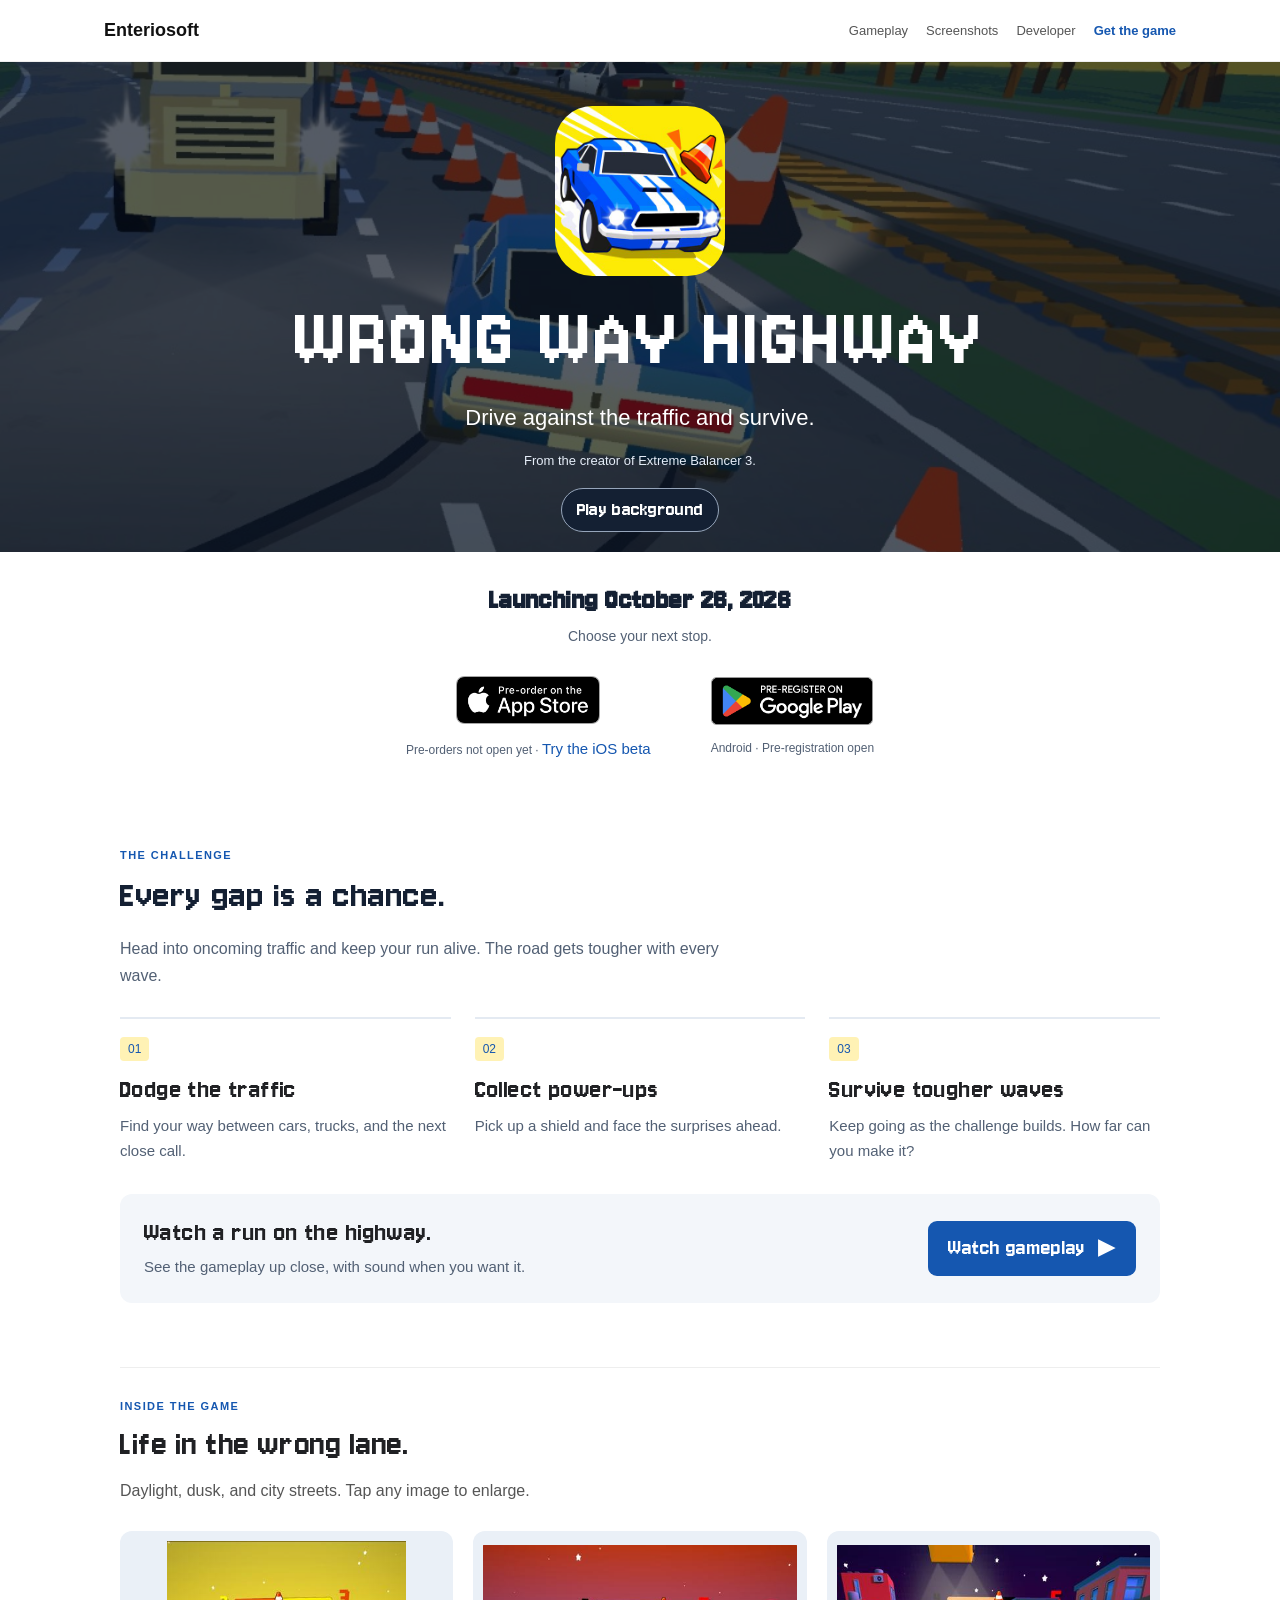
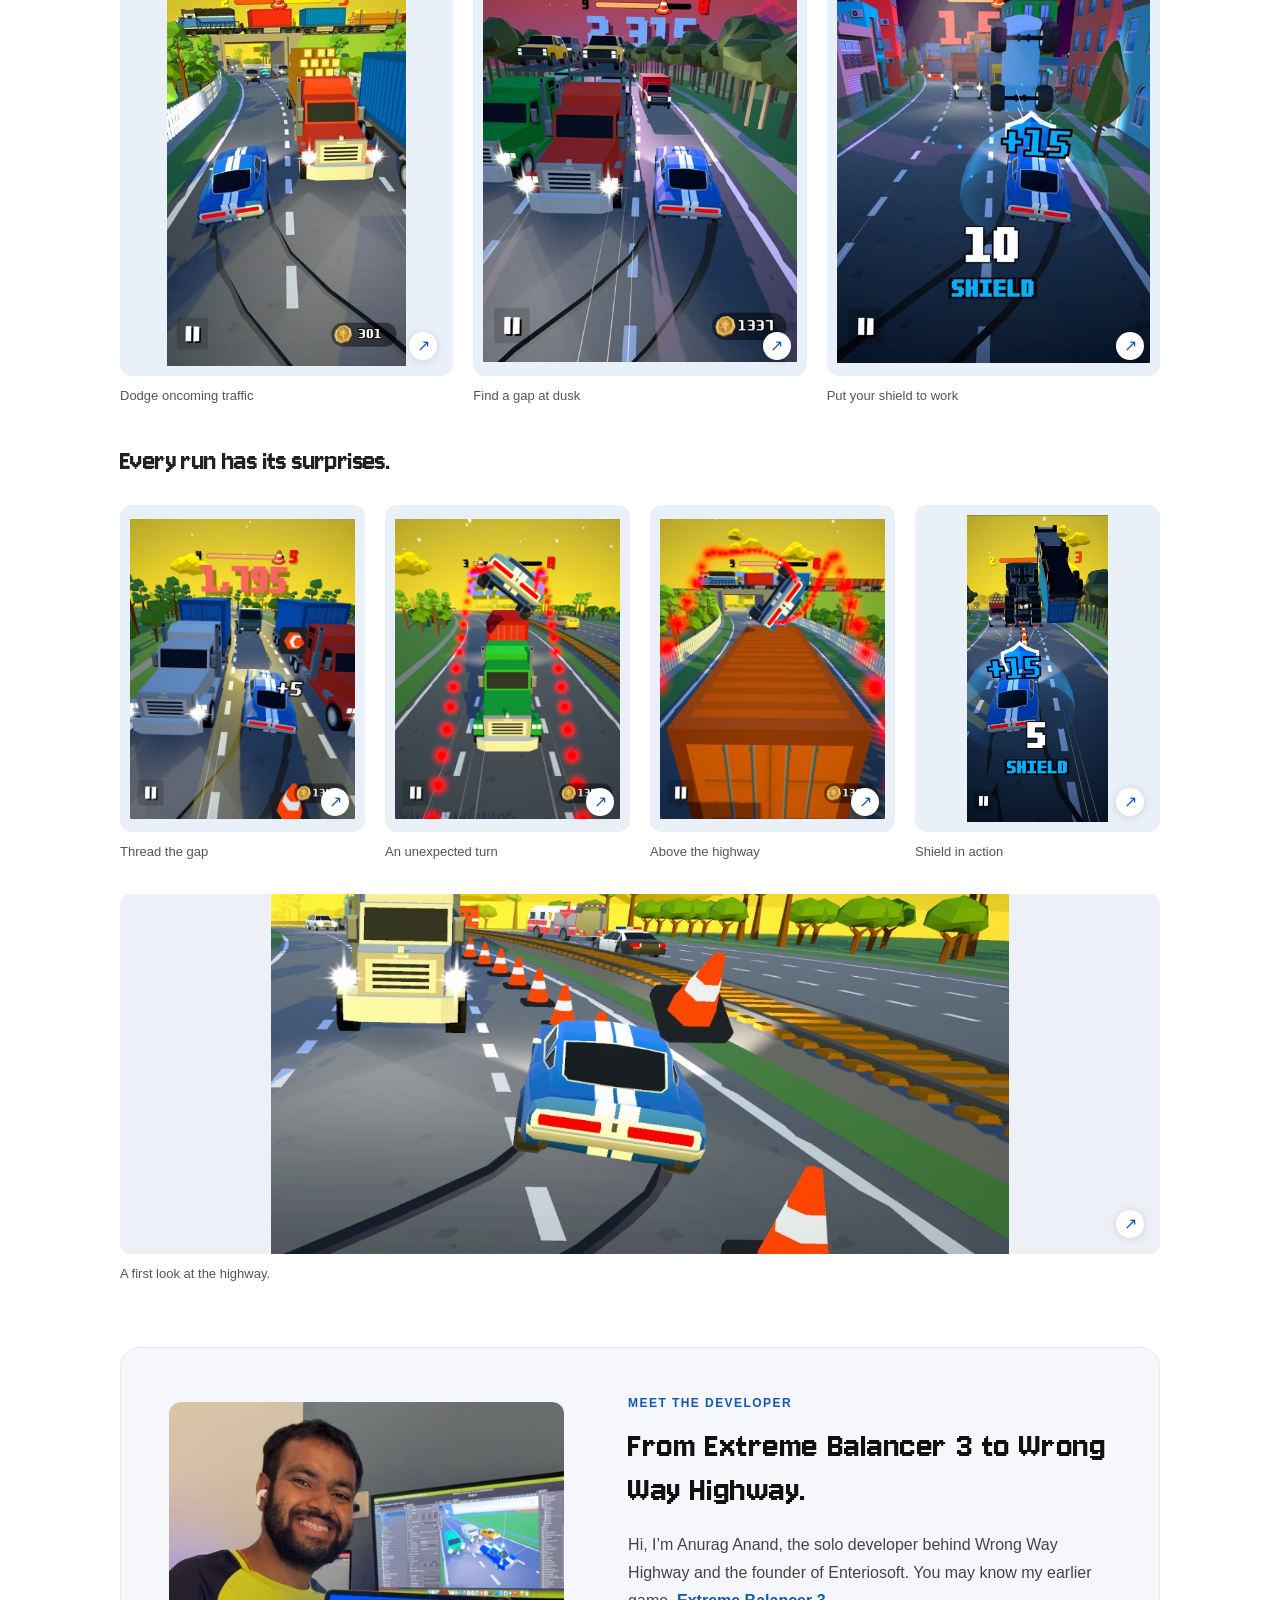
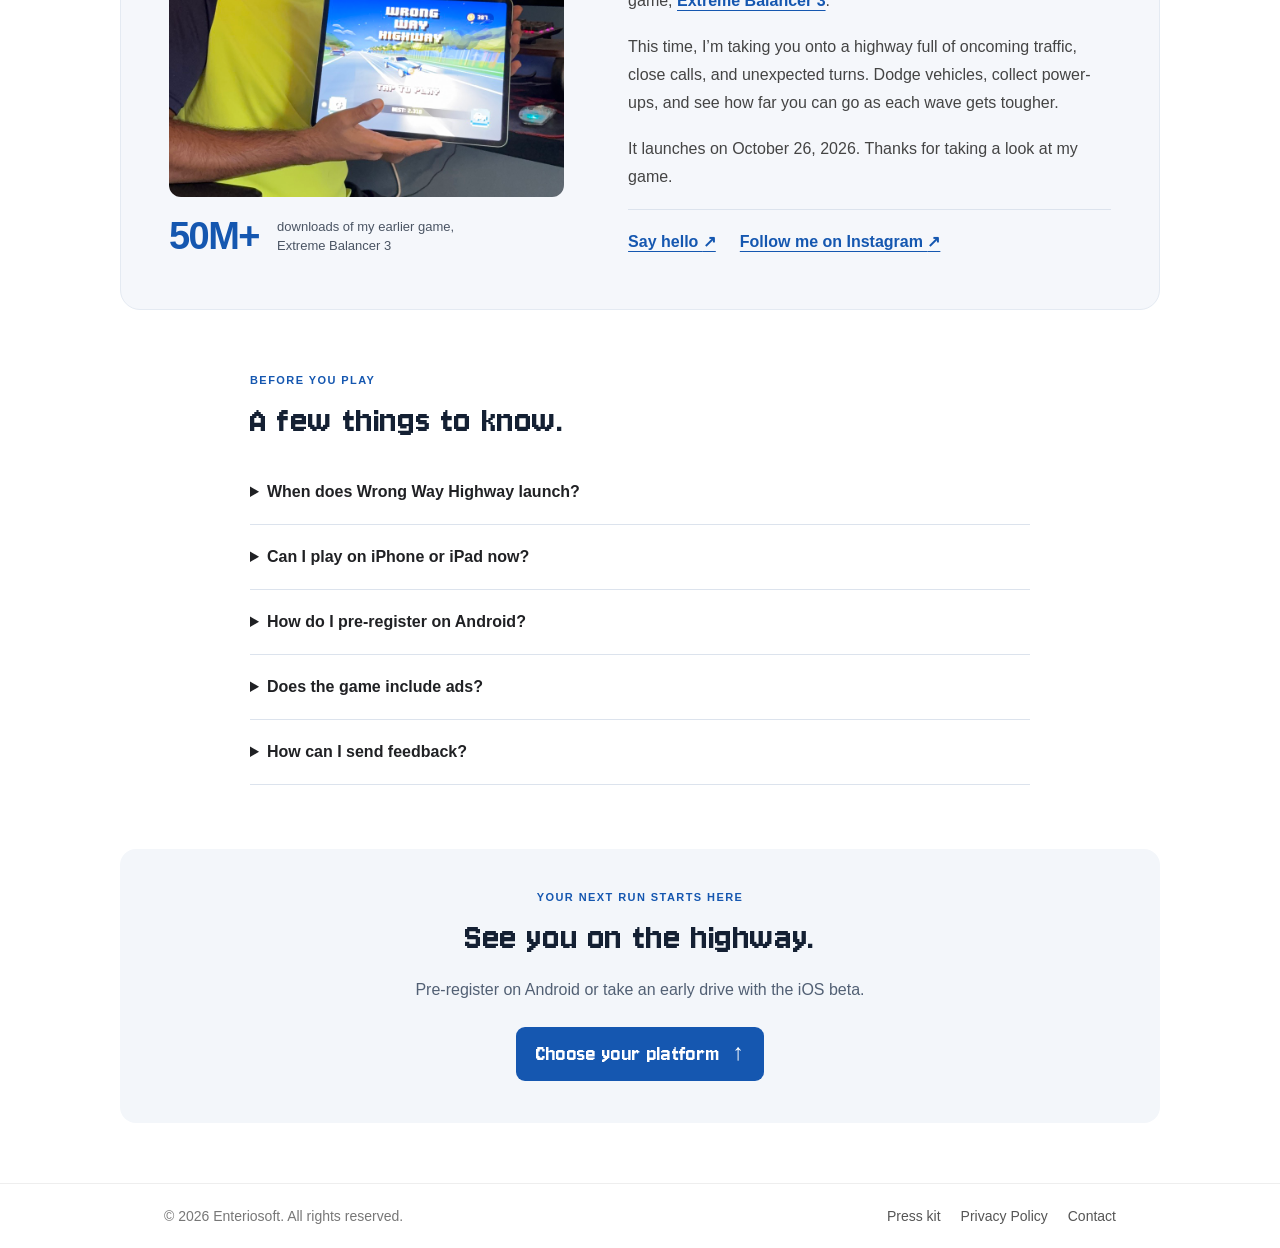
==== commit a25932dd: "made font bigger for mobile" ====
--- a/index.html
+++ b/index.html
@@ -12,7 +12,7 @@
 <section class="hero" aria-labelledby="game-title">
 <div class="hero-banner"><div class="hero-background" aria-hidden="true" inert><video id="gameplay-player" data-src="video/hero-loop.mp4" muted loop playsinline preload="none" disablepictureinpicture disableremoteplayback tabindex="-1"></video></div>
 <img class="game-icon" src="images/web/game-icon.jpg" width="384" height="384" alt="Wrong Way Highway game icon" fetchpriority="high">
-<h1 id="game-title">Wrong Way Highway</h1><p class="tagline">Drive against the traffic and survive.</p>
+<h1 id="game-title"><span>Wrong Way</span> <span>Highway</span></h1><p class="tagline">Drive against the traffic and survive.</p>
 <p class="hero-credit">From the creator of Extreme Balancer 3.</p>
 <button id="motion-toggle" class="motion-toggle" type="button" hidden>Pause background</button></div>
 <section class="availability" id="availability" aria-labelledby="availability-title"><h2 id="availability-title" data-launch-heading>Launching <time datetime="2026-10-26">October 26, 2026</time></h2>
--- a/home.css
+++ b/home.css
@@ -457,7 +457,22 @@
             background: rgba(7, 15, 30, 0.68);
         }
 
+        @font-face {
+            font-family: "Jersey 10";
+            src: url("fonts/jersey10-latin.woff") format("woff");
+            font-style: normal;
+            font-weight: 400;
+            font-display: swap;
+        }
+
         .hero-banner h1 {
+            font-family: "Jersey 10", Impact, sans-serif;
+            font-weight: 400;
+            font-size: clamp(44px, 9vw, 88px);
+            line-height: 0.95;
+            letter-spacing: 0.035em;
+            text-transform: uppercase;
+            text-wrap: balance;
             color: #ffffff;
             max-width: 900px;
             margin-inline: auto;
@@ -647,3 +662,38 @@
  .store-option { flex: 1 1 145px; width: auto; padding: 12px 0; }
  .store-option span { max-width: 160px; line-height: 1.5; text-align: center; }
 }
+
+/* Pixel accents: readable system fonts remain on prose and navigation. */
+main h2,
+main h3,
+.info-page h1,
+.primary-link,
+.motion-toggle,
+.lightbox .close,
+#trailer-close {
+    font-family: "Jersey 10", Impact, sans-serif;
+    font-weight: 400;
+    letter-spacing: 0.015em;
+}
+.availability h2 { font-size: clamp(25px, 4vw, 30px); line-height: 1.2; }
+.feature-grid h3 { font-size: 27px; }
+.trailer-panel h3 { font-size: 27px; }
+.gallery-subheading { font-size: 30px; }
+.primary-link { font-size: 23px; line-height: 1.15; }
+.motion-toggle, .lightbox .close, #trailer-close { font-size: 21px; }
+.content-section h2, .home-gallery h2, .developer-copy h2 {
+    font-weight: 400;
+    letter-spacing: 0.015em;
+    line-height: 1.15;
+}
+
+/* Give the game name a deliberate, larger two-line lockup on phones. */
+@media (max-width: 700px) {
+    .hero-banner h1 {
+        font-size: clamp(50px, 16vw, 80px);
+        line-height: 0.95;
+        letter-spacing: 0.025em;
+        margin-bottom: 20px;
+    }
+    .hero-banner h1 span { display: block; }
+}
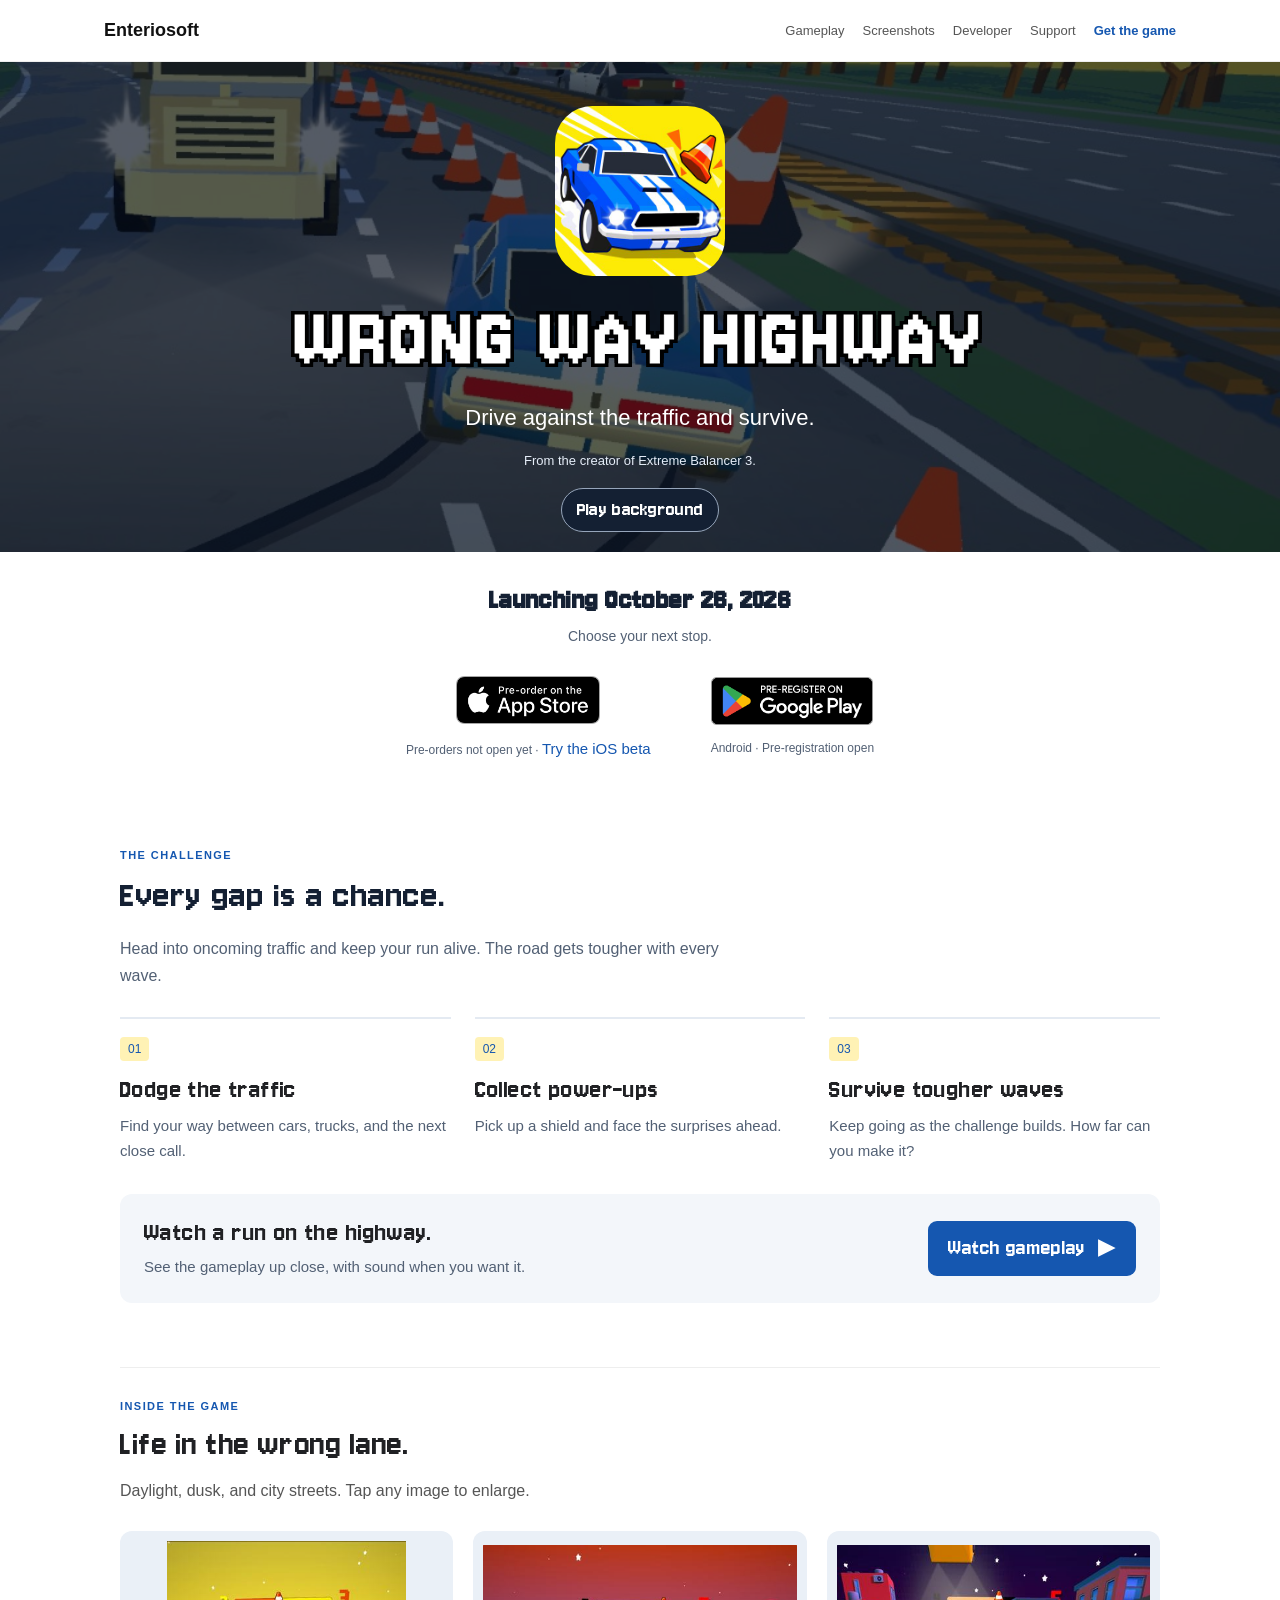
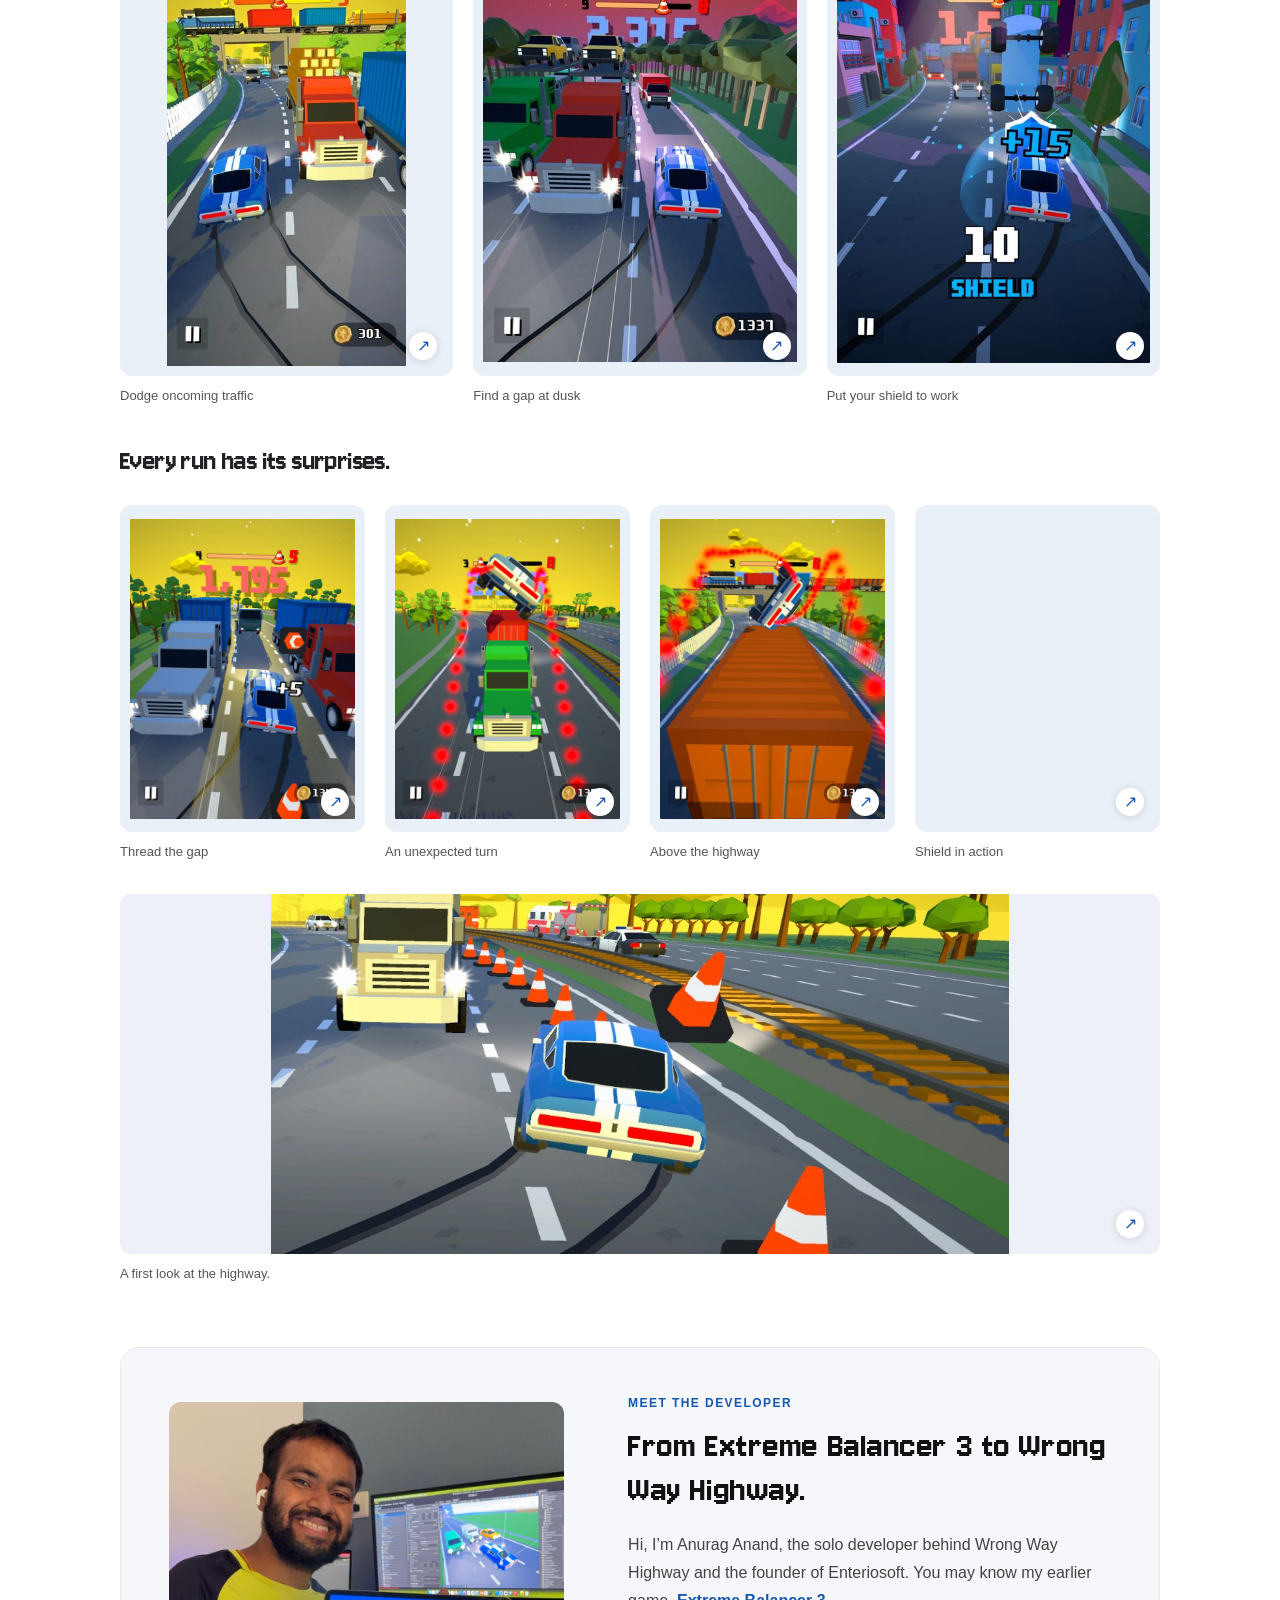
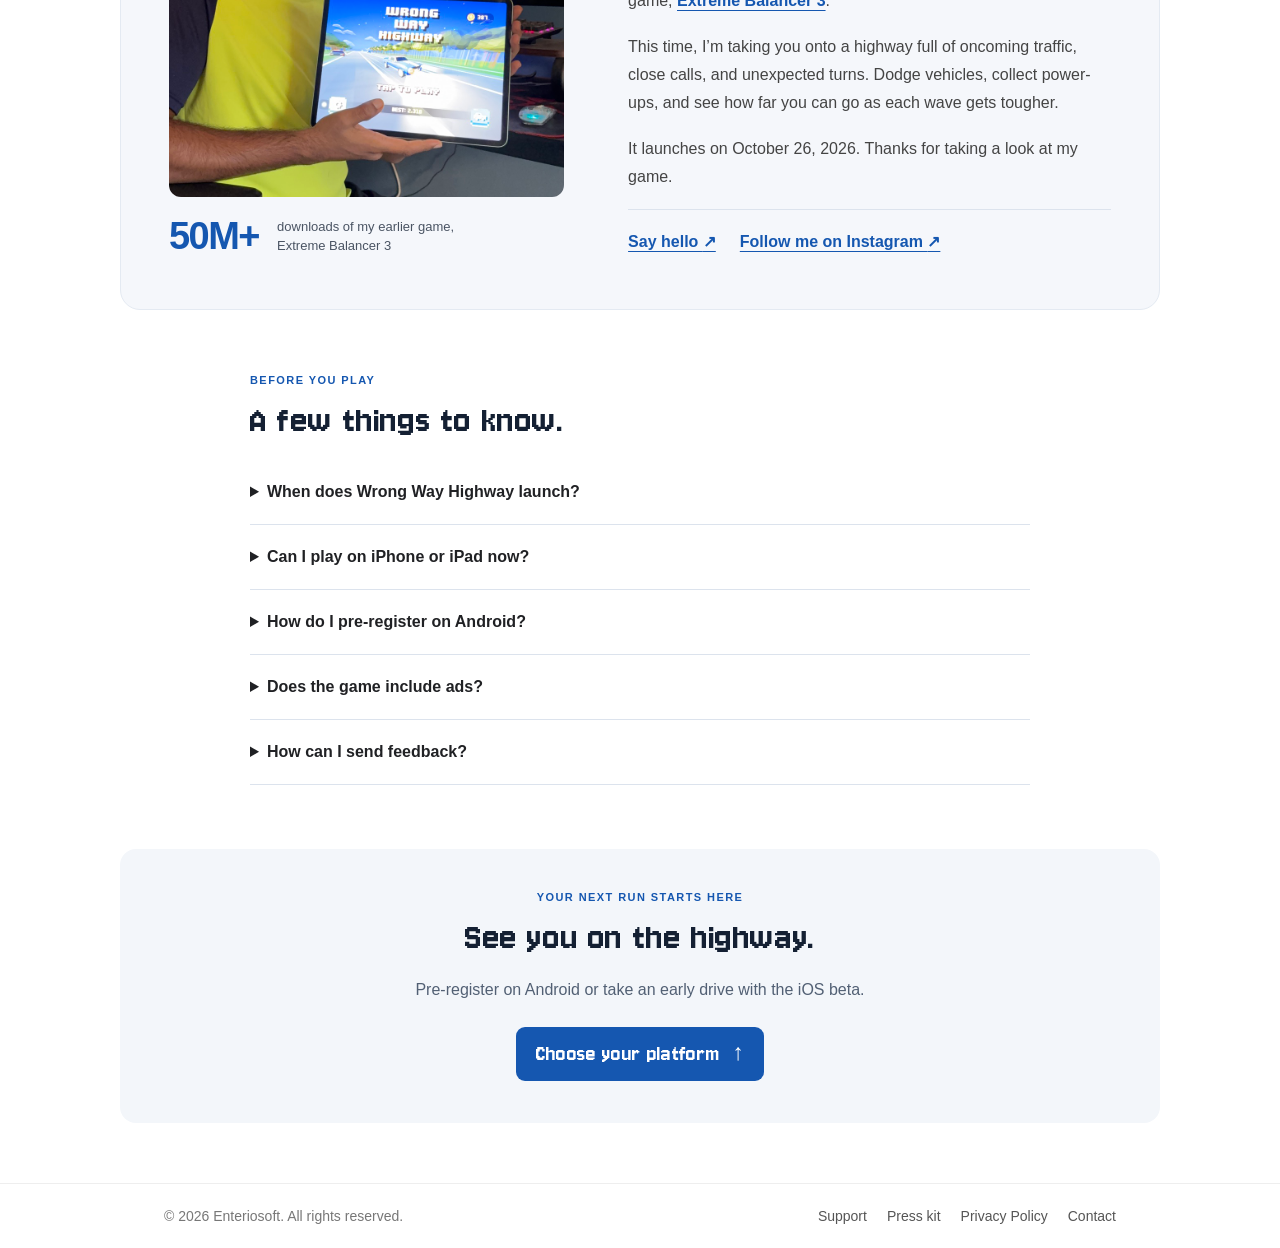
==== commit 5dbebab1: "Added support" ====
--- a/index.html
+++ b/index.html
@@ -7,7 +7,7 @@
 <meta name="twitter:card" content="summary_large_image"><meta name="twitter:title" content="Wrong Way Highway"><meta name="twitter:description" content="Dodge traffic. Collect power-ups. Survive the highway."><meta name="twitter:image" content="https://wrongwayhighway.com/images/web/social-preview.jpg">
 <link rel="stylesheet" href="home.css"><script src="site-config.js" defer></script><script src="script.js" defer></script><script src="home.js" defer></script>
 <script type="application/ld+json">{"@context": "https://schema.org", "@type": "VideoGame", "name": "Wrong Way Highway", "url": "https://wrongwayhighway.com/", "image": "https://wrongwayhighway.com/images/web/social-preview.jpg", "description": "A mobile driving game where you dodge oncoming traffic, collect power-ups, and survive increasingly difficult waves.", "gamePlatform": ["Android", "iOS"], "publisher": {"@type": "Organization", "name": "Enteriosoft"}, "author": {"@type": "Person", "name": "Anurag Anand"}}</script></head><body><a class="skip-link" href="#main">Skip to content</a>
-<header><div class="header-inner"><a href="index.html" class="brand">Enteriosoft</a><nav aria-label="Main navigation"><a href="#gameplay">Gameplay</a><a href="#screenshots">Screenshots</a><a href="#developer">Developer</a><a href="#availability" class="nav-action">Get the game</a></nav></div></header>
+<header><div class="header-inner"><a href="index.html" class="brand">Enteriosoft</a><nav aria-label="Main navigation"><a href="#gameplay">Gameplay</a><a href="#screenshots">Screenshots</a><a href="#developer">Developer</a><a href="support.html">Support</a><a href="#availability" class="nav-action">Get the game</a></nav></div></header>
 <main id="main">
 <section class="hero" aria-labelledby="game-title">
 <div class="hero-banner"><div class="hero-background" aria-hidden="true" inert><video id="gameplay-player" data-src="video/hero-loop.mp4" muted loop playsinline preload="none" disablepictureinpicture disableremoteplayback tabindex="-1"></video></div>
@@ -50,9 +50,9 @@
 <details><summary>Can I play on iPhone or iPad now?</summary><p>You can try the beta through TestFlight. App Store pre-orders are not open yet. <a href="ios-beta.html">See the beta installation steps</a>.</p></details>
 <details><summary>How do I pre-register on Android?</summary><p>Open the <a href="https://play.google.com/store/apps/details?id=com.enteriosoft.wrongwayhighway" data-event="google_play_faq">Google Play listing</a> on your device and follow the pre-registration instructions shown there.</p></details>
 <details><summary>Does the game include ads?</summary><p>The game uses Google AdMob to display ads. You can read more in the <a href="privacy-policy.html">privacy policy</a>.</p></details>
-<details><summary>How can I send feedback?</summary><p>Use TestFlight’s feedback option for the iOS beta, or <a href="mailto:anuraganand.enteriosoft@gmail.com">email Anurag</a> with a description of what happened and your device model.</p></details></section>
+<details><summary>How can I send feedback?</summary><p>Use TestFlight’s feedback option for the iOS beta, or <a href="mailto:anuraganand.enteriosoft@gmail.com">email Anurag</a> with a description of what happened and your device model. Visit <a href="support.html">game support</a> for troubleshooting tips.</p></details></section>
 <section class="closing-cta content-section"><p class="eyebrow">Your next run starts here</p><h2>See you on the highway.</h2><p>Pre-register on Android or take an early drive with the iOS beta.</p><a class="primary-link" href="#availability">Choose your platform <span aria-hidden="true">↑</span></a></section>
-</main><footer><div class="footer-inner"><span>© 2026 Enteriosoft. All rights reserved.</span><div class="footer-links"><a href="press.html">Press kit</a><a href="privacy-policy.html">Privacy Policy</a><a href="mailto:anuraganand.enteriosoft@gmail.com">Contact</a></div></div></footer><dialog class="lightbox" aria-label="Game image viewer">
+</main><footer><div class="footer-inner"><span>© 2026 Enteriosoft. All rights reserved.</span><div class="footer-links"><a href="support.html">Support</a><a href="press.html">Press kit</a><a href="privacy-policy.html">Privacy Policy</a><a href="mailto:anuraganand.enteriosoft@gmail.com">Contact</a></div></div></footer><dialog class="lightbox" aria-label="Game image viewer">
     <div class="lightbox-toolbar">
         <div><p id="lightbox-caption"></p><p id="lightbox-count" aria-live="polite"></p></div>
         <button class="close" type="button" aria-label="Close image viewer" autofocus>Close ×</button>
--- a/home.css
+++ b/home.css
@@ -468,6 +468,12 @@
         .hero-banner h1 {
             font-family: "Jersey 10", Impact, sans-serif;
             font-weight: 400;
+            /* This font has one weight; a small matching stroke adds heft. */
+            -webkit-text-stroke: 0.8px currentColor;
+            text-shadow:
+                -4px -4px 0 #000, 0 -4px 0 #000, 4px -4px 0 #000,
+                -4px 0 0 #000, 4px 0 0 #000,
+                -4px 4px 0 #000, 0 4px 0 #000, 4px 4px 0 #000;
             font-size: clamp(44px, 9vw, 88px);
             line-height: 0.95;
             letter-spacing: 0.035em;
@@ -697,3 +703,10 @@
     }
     .hero-banner h1 span { display: block; }
 }
+
+/* Support content stays readable on small screens and without JavaScript. */
+.support-email { overflow-wrap: anywhere; }
+.support-checklist, .support-resources { padding-left: 22px; }
+.support-checklist li, .support-resources li { margin-block: 10px; }
+.support-faq { margin-top: 40px; }
+.support-page > section > h2 { line-height: 1.2; }
